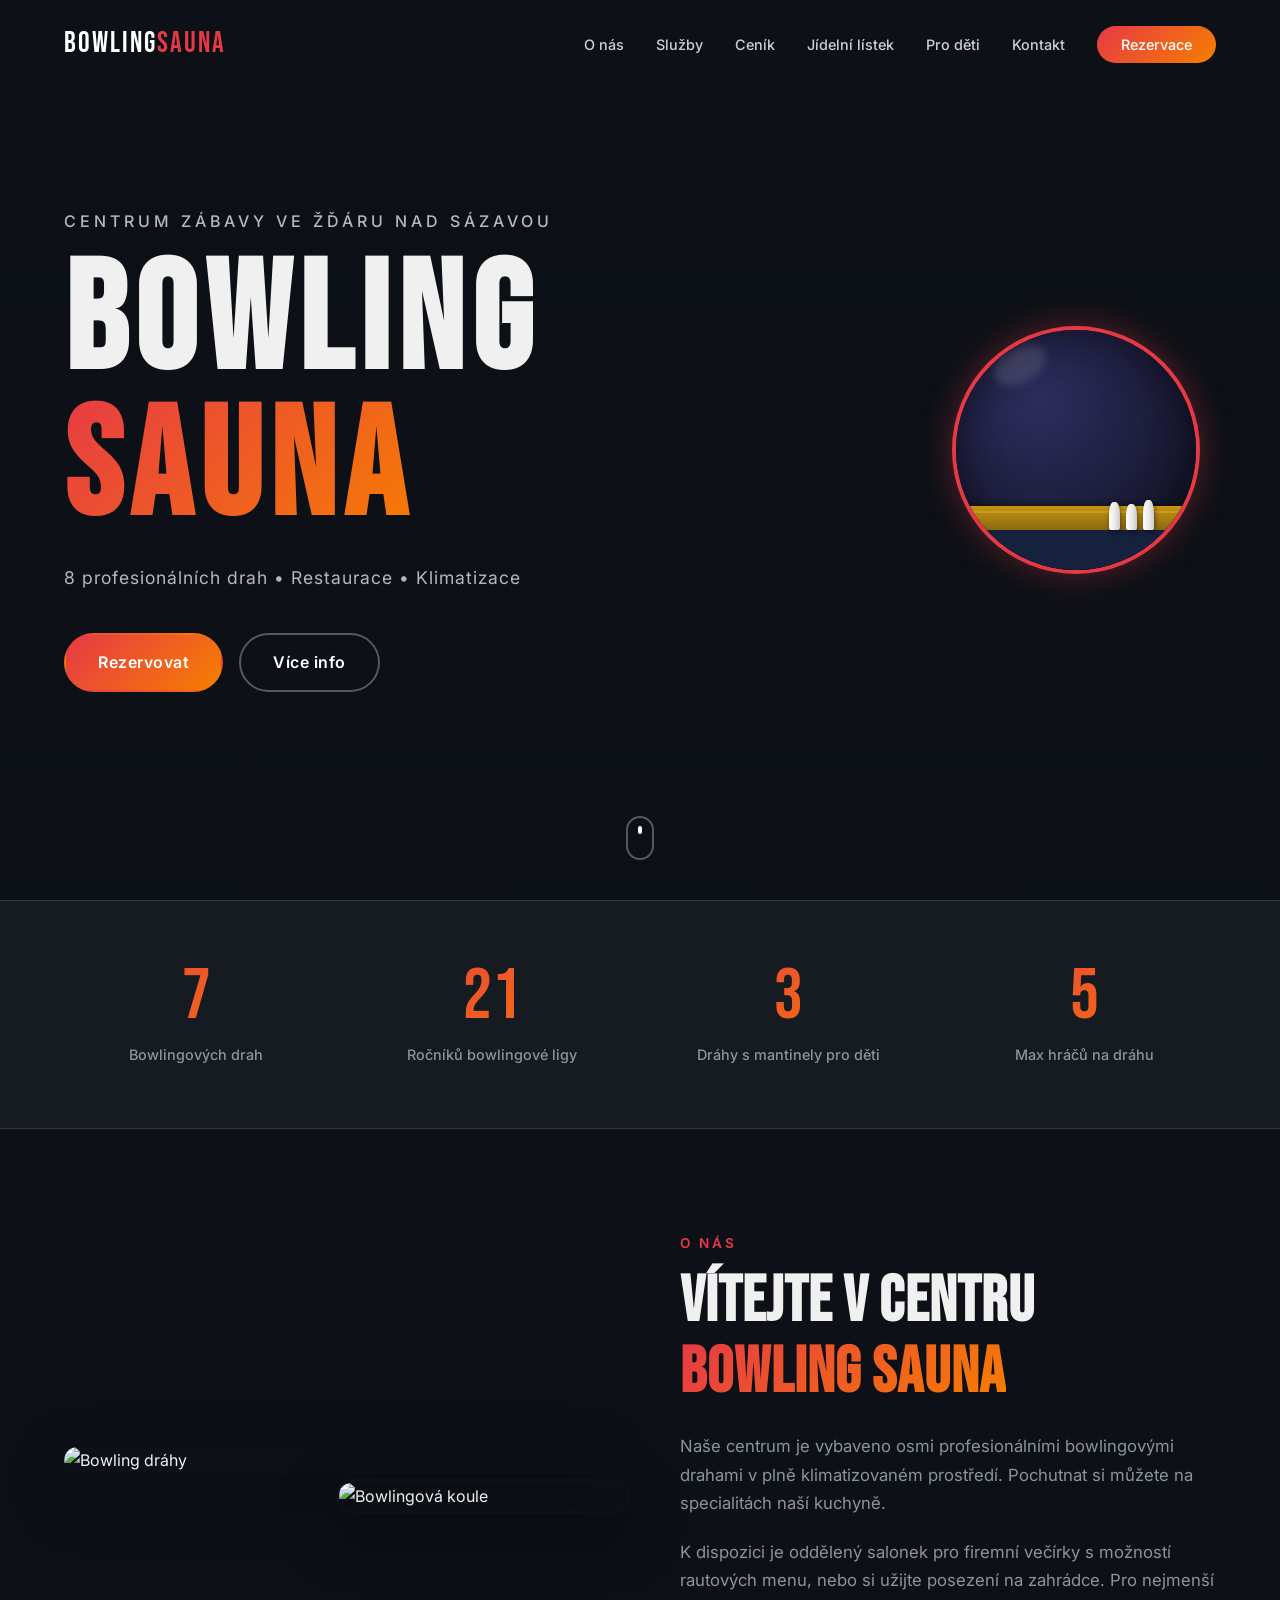
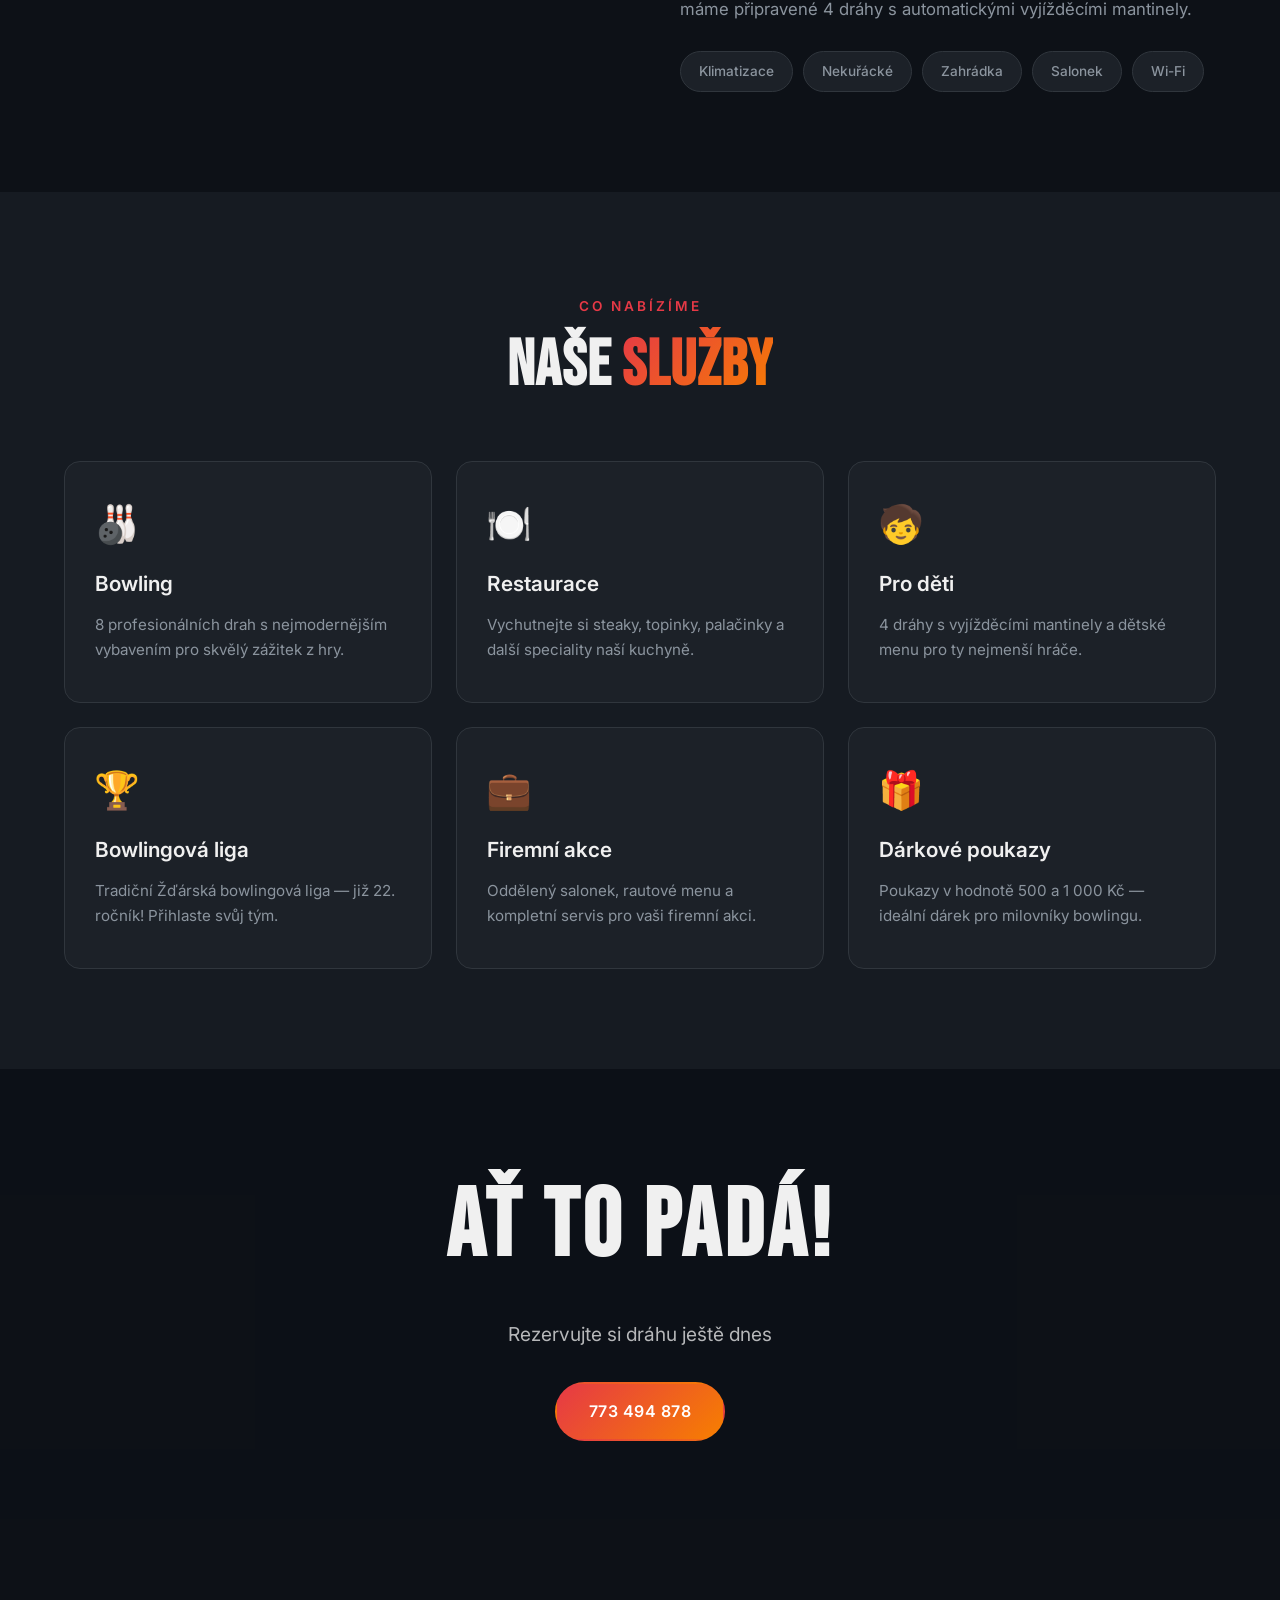
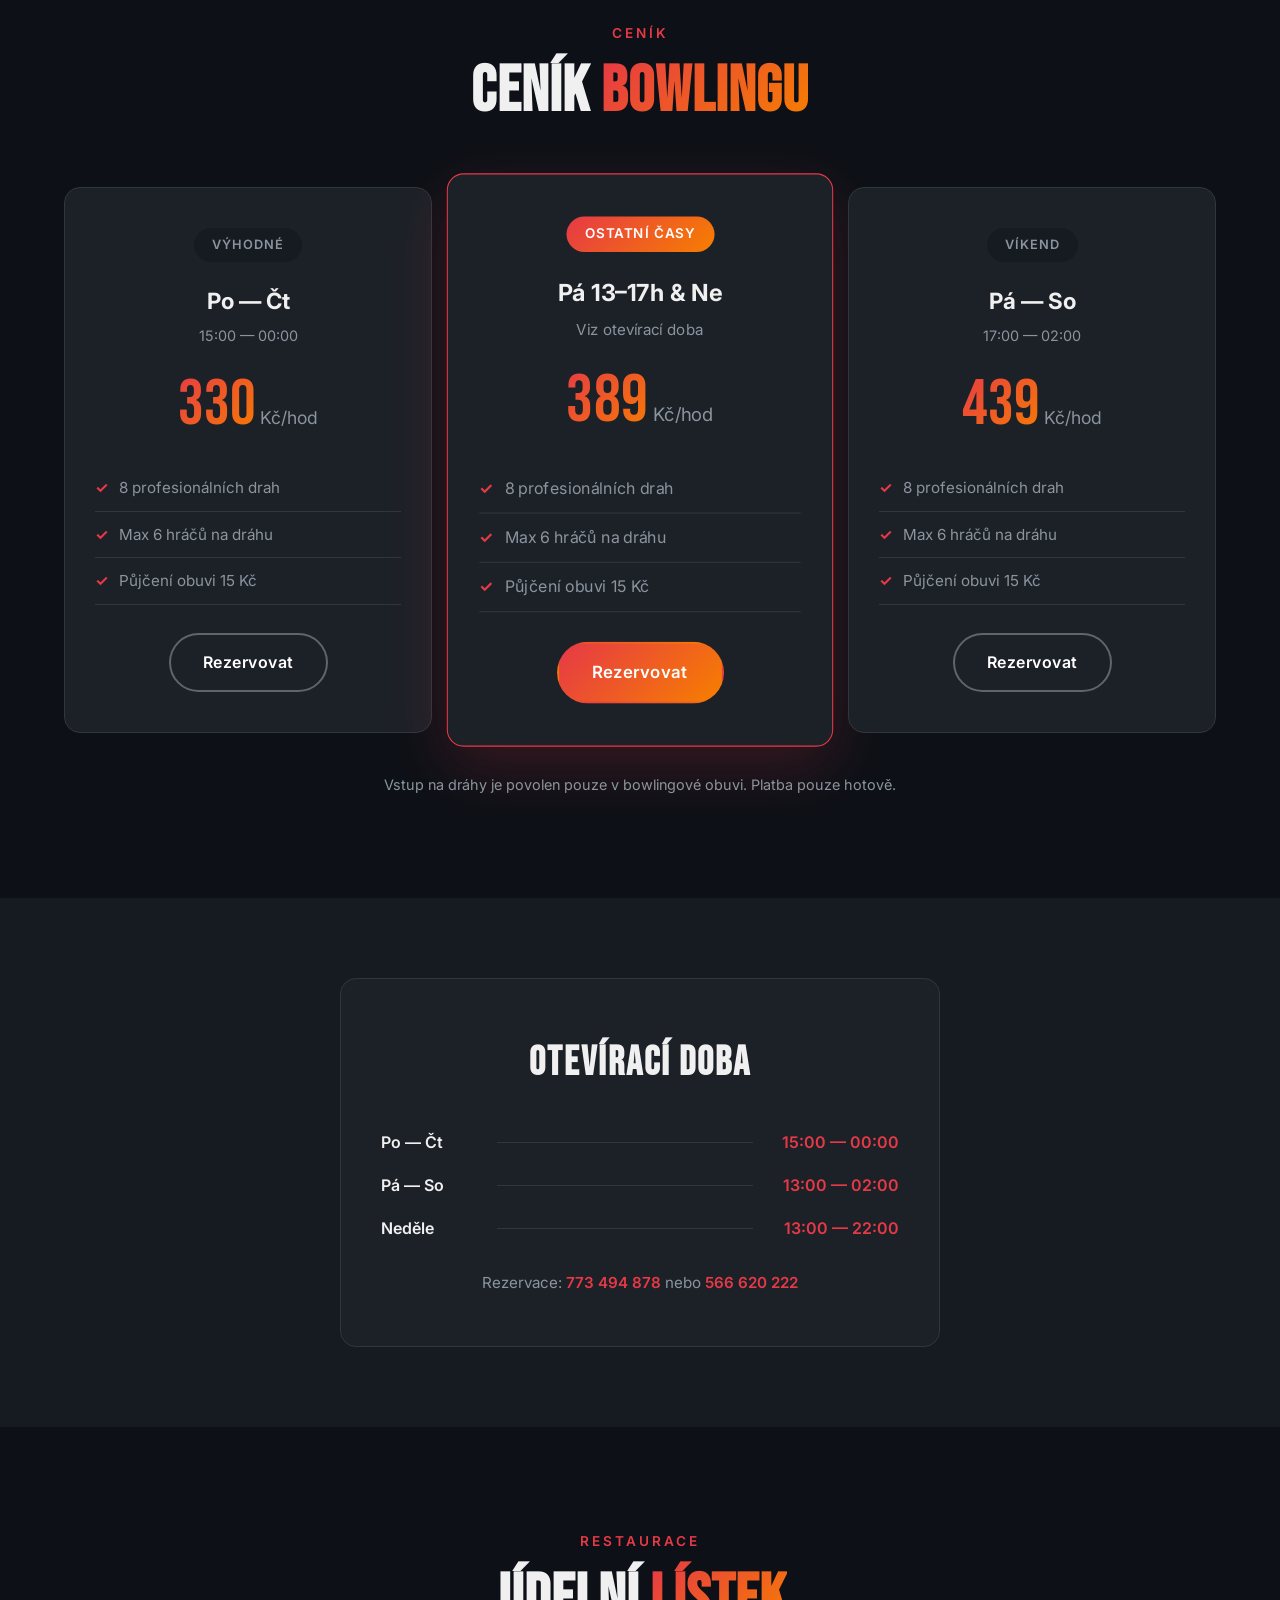
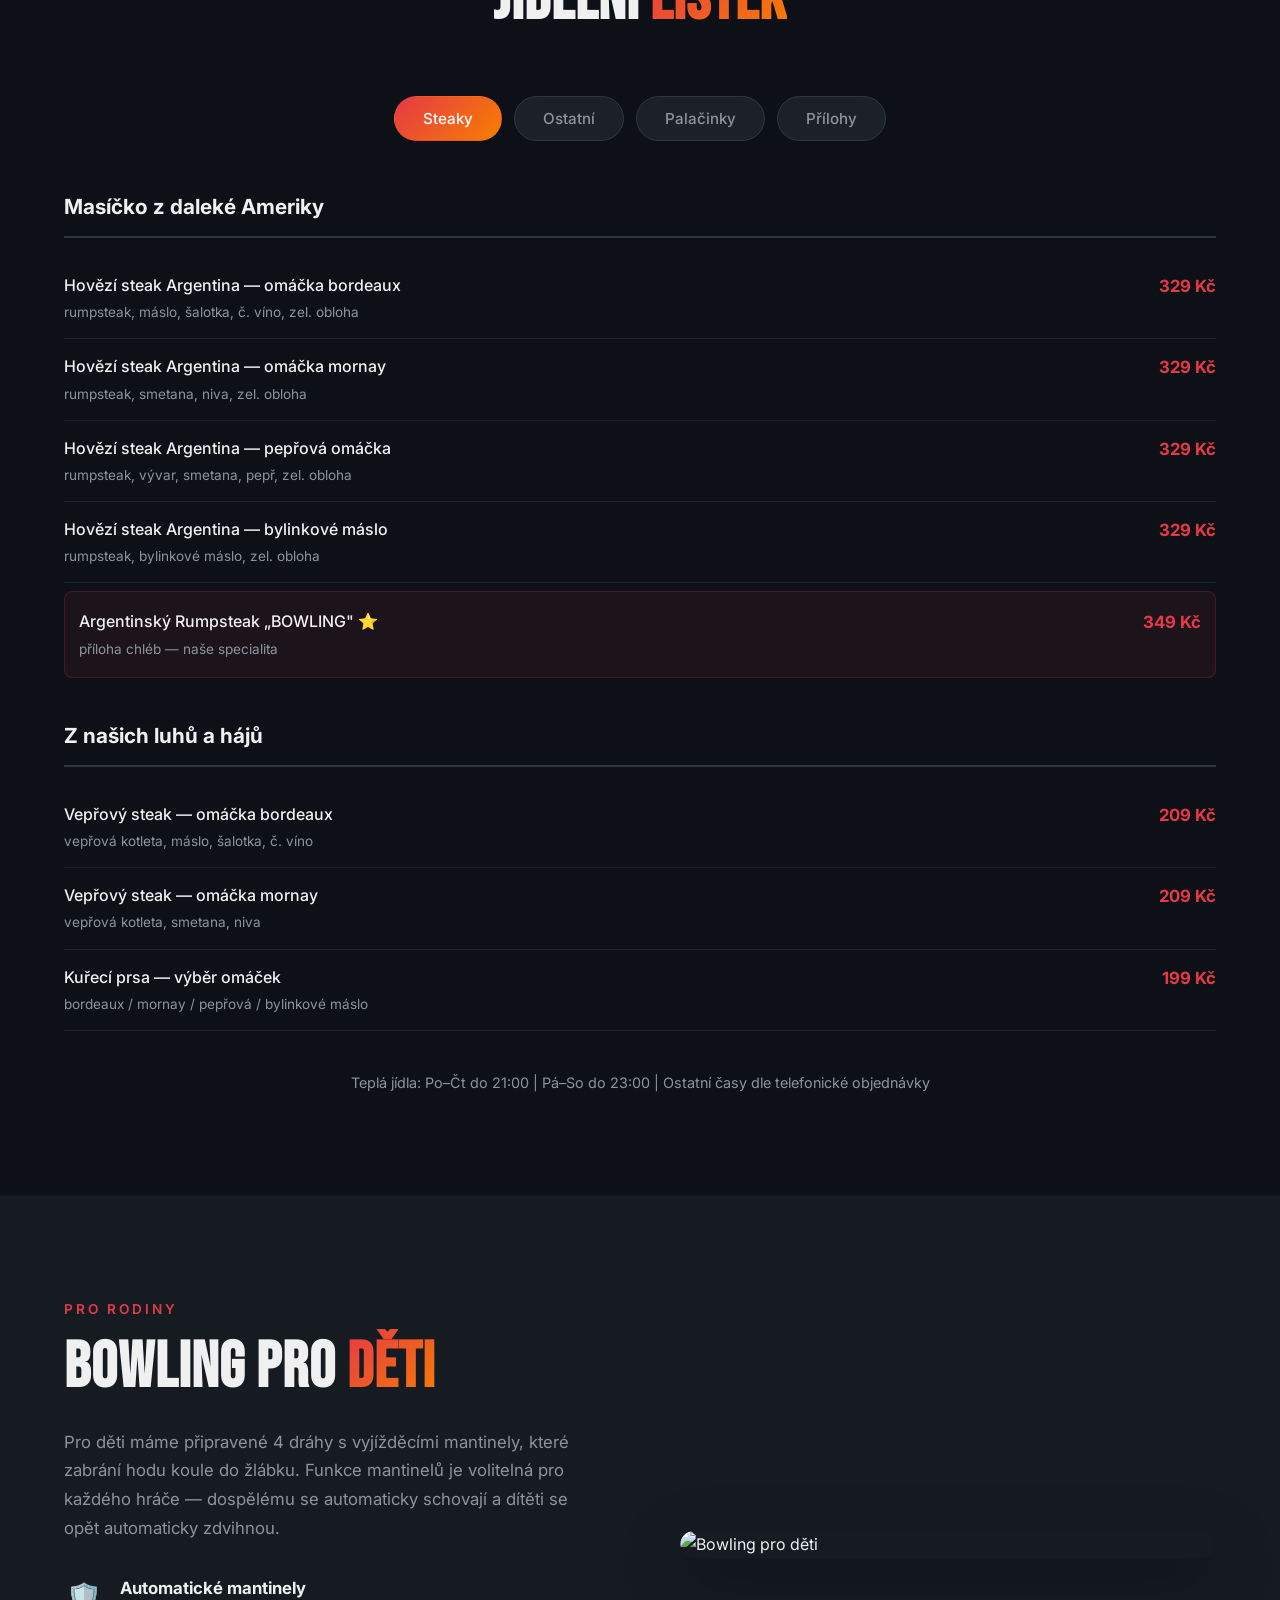
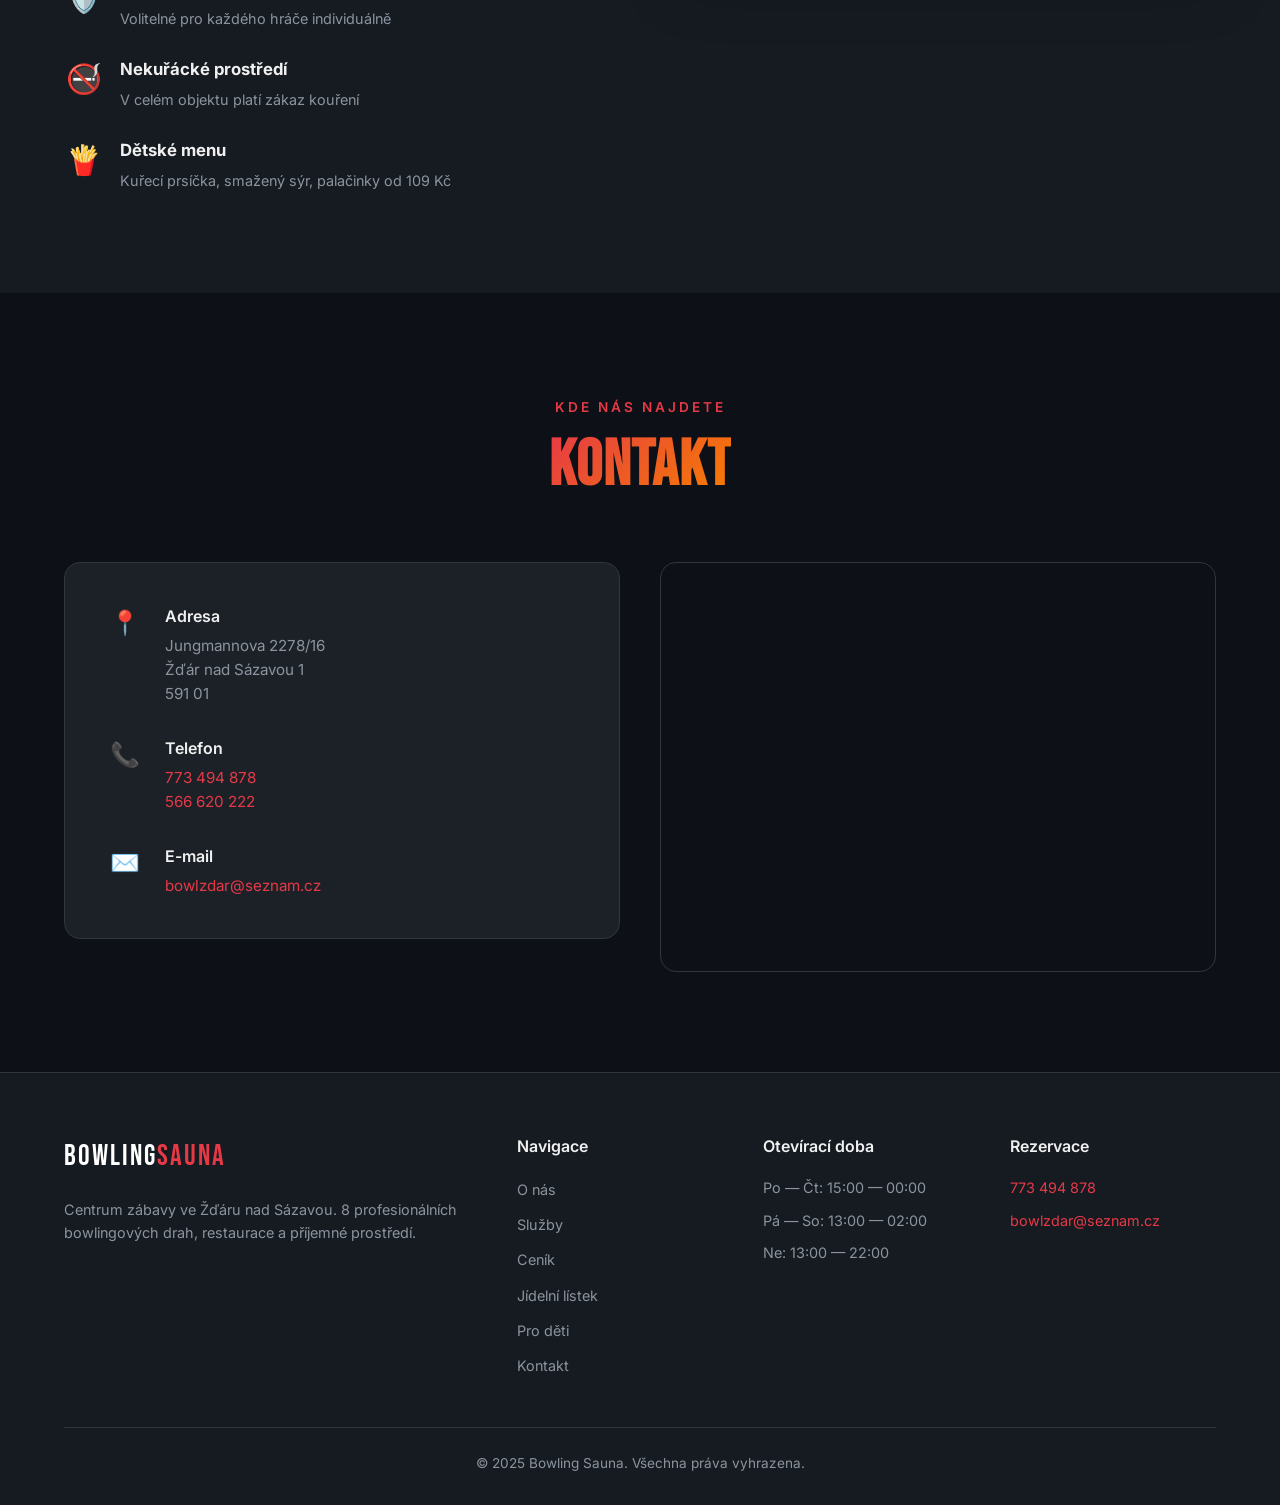
==== index.html @ 572cd4ac "Prvotní nahrání nového projektu" ====
<!DOCTYPE html>
<html lang="cs">
<head>
    <meta charset="UTF-8">
    <meta name="viewport" content="width=device-width, initial-scale=1.0">
    <title>Bowling Sauna – Žďár nad Sázavou</title>
    <link rel="preconnect" href="https://fonts.googleapis.com">
    <link rel="preconnect" href="https://fonts.gstatic.com" crossorigin>
    <link href="https://fonts.googleapis.com/css2?family=Bebas+Neue&family=Inter:wght@300;400;500;600;700&display=swap" rel="stylesheet">
    <link rel="stylesheet" href="style.css">
</head>
<body>

    <!-- NAVIGATION -->
    <nav class="navbar" id="navbar">
        <div class="nav-container">
            <a href="#hero" class="nav-logo">BOWLING<span>SAUNA</span></a>
            <button class="nav-toggle" id="navToggle" aria-label="Menu">
                <span></span><span></span><span></span>
            </button>
            <ul class="nav-links" id="navLinks">
                <li><a href="#about">O nás</a></li>
                <li><a href="#services">Služby</a></li>
                <li><a href="#pricing">Ceník</a></li>
                <li><a href="#menu">Jídelní lístek</a></li>
                <li><a href="#kids">Pro děti</a></li>
                <li><a href="#contact">Kontakt</a></li>
                <li><a href="tel:773494878" class="nav-cta">Rezervace</a></li>
            </ul>
        </div>
    </nav>

    <!-- HERO -->
    <section class="hero" id="hero">
        <div class="hero-parallax" id="heroParallax"></div>
        <div class="hero-overlay"></div>
        <div class="hero-content">
            <div class="hero-layout">
                <div class="hero-copy">
                    <p class="hero-subtitle reveal-text">Centrum zábavy ve Žďáru nad Sázavou</p>
                    <h1 class="hero-title reveal-text delay-1">BOWLING<br><span>SAUNA</span></h1>
                    <p class="hero-desc reveal-text delay-2">8 profesionálních drah &bull; Restaurace &bull; Klimatizace</p>
                    <div class="hero-actions reveal-text delay-3">
                        <a href="tel:773494878" class="btn btn-primary">Rezervovat</a>
                        <a href="#about" class="btn btn-outline">Více info</a>
                    </div>
                </div>
                <div class="hero-badge-wrap reveal-text delay-2" aria-hidden="true">
                    <div class="hero-badge">
                        <div class="hero-badge-lane"></div>
                        <div class="hero-badge-pins">
                            <div class="hero-badge-pin"></div>
                            <div class="hero-badge-pin"></div>
                            <div class="hero-badge-pin"></div>
                        </div>
                        <div class="hero-badge-ball">
                            <div class="hero-badge-hole hole-1"></div>
                            <div class="hero-badge-hole hole-2"></div>
                            <div class="hero-badge-hole hole-3"></div>
                        </div>
                        <div class="hero-badge-strike">STRIKE!</div>
                    </div>
                </div>
            </div>
        </div>
        <div class="hero-scroll">
            <div class="scroll-indicator"></div>
        </div>
    </section>

    <!-- STATS -->
    <section class="stats" id="stats">
        <div class="container">
            <div class="stats-grid">
                <div class="stat-item fade-up">
                    <span class="stat-number" data-target="8">0</span>
                    <span class="stat-label">Bowlingových drah</span>
                </div>
                <div class="stat-item fade-up" data-delay="100">
                    <span class="stat-number" data-target="22">0</span>
                    <span class="stat-label">Ročníků bowlingové ligy</span>
                </div>
                <div class="stat-item fade-up" data-delay="200">
                    <span class="stat-number" data-target="4">0</span>
                    <span class="stat-label">Dráhy s mantinely pro děti</span>
                </div>
                <div class="stat-item fade-up" data-delay="300">
                    <span class="stat-number" data-target="6">0</span>
                    <span class="stat-label">Max hráčů na dráhu</span>
                </div>
            </div>
        </div>
    </section>

    <!-- ABOUT -->
    <section class="about section" id="about">
        <div class="container">
            <div class="about-grid">
                <div class="about-images fade-up">
                    <div class="about-img-wrapper img-hover-zoom">
                        <img src="http://bowlingsauna.cz/wp-content/uploads/2021/05/bowl4.jpg" alt="Bowling dráhy" loading="lazy">
                    </div>
                    <div class="about-img-wrapper img-hover-zoom offset">
                        <img src="http://bowlingsauna.cz/wp-content/gallery/galerie/01.JPG" alt="Bowlingová koule" loading="lazy">
                    </div>
                </div>
                <div class="about-text">
                    <span class="section-tag fade-up">O nás</span>
                    <h2 class="section-title fade-up">Vítejte v centru<br><span class="highlight">Bowling Sauna</span></h2>
                    <p class="fade-up">Naše centrum je vybaveno osmi profesionálními bowlingovými drahami v plně klimatizovaném prostředí. Pochutnat si můžete na specialitách naší kuchyně.</p>
                    <p class="fade-up">K dispozici je oddělený salonek pro firemní večírky s možností rautových menu, nebo si užijte posezení na zahrádce. Pro nejmenší máme připravené 4 dráhy s automatickými vyjížděcími mantinely.</p>
                    <div class="about-features fade-up">
                        <div class="feature-tag">Klimatizace</div>
                        <div class="feature-tag">Nekuřácké</div>
                        <div class="feature-tag">Zahrádka</div>
                        <div class="feature-tag">Salonek</div>
                        <div class="feature-tag">Wi-Fi</div>
                    </div>
                </div>
            </div>
        </div>
    </section>

    <!-- SERVICES -->
    <section class="services section" id="services">
        <div class="container">
            <div class="section-header">
                <span class="section-tag fade-up">Co nabízíme</span>
                <h2 class="section-title fade-up">Naše <span class="highlight">služby</span></h2>
            </div>
            <div class="services-grid">
                <div class="service-card fade-up">
                    <div class="service-icon" aria-hidden="true">
                        🎳
                    </div>
                    <h3>Bowling</h3>
                    <p>8 profesionálních drah s nejmodernějším vybavením pro skvělý zážitek z hry.</p>
                </div>
                <div class="service-card fade-up" data-delay="100">
                    <div class="service-icon" aria-hidden="true">
                        🍽️
                    </div>
                    <h3>Restaurace</h3>
                    <p>Vychutnejte si steaky, topinky, palačinky a další speciality naší kuchyně.</p>
                </div>
                <div class="service-card fade-up" data-delay="200">
                    <div class="service-icon" aria-hidden="true">
                        🧒
                    </div>
                    <h3>Pro děti</h3>
                    <p>4 dráhy s vyjížděcími mantinely a dětské menu pro ty nejmenší hráče.</p>
                </div>
                <div class="service-card fade-up" data-delay="300">
                    <div class="service-icon" aria-hidden="true">
                        🏆
                    </div>
                    <h3>Bowlingová liga</h3>
                    <p>Tradiční Žďárská bowlingová liga — již 22. ročník! Přihlaste svůj tým.</p>
                </div>
                <div class="service-card fade-up" data-delay="400">
                    <div class="service-icon" aria-hidden="true">
                        💼
                    </div>
                    <h3>Firemní akce</h3>
                    <p>Oddělený salonek, rautové menu a kompletní servis pro vaši firemní akci.</p>
                </div>
                <div class="service-card fade-up" data-delay="500">
                    <div class="service-icon" aria-hidden="true">
                        🎁
                    </div>
                    <h3>Dárkové poukazy</h3>
                    <p>Poukazy v hodnotě 500 a 1 000 Kč — ideální dárek pro milovníky bowlingu.</p>
                </div>
            </div>
        </div>
    </section>

    <!-- PARALLAX DIVIDER -->
    <section class="parallax-divider" id="parallaxDivider">
        <div class="parallax-bg"></div>
        <div class="parallax-overlay"></div>
        <div class="parallax-content fade-up">
            <h2>Ať to padá!</h2>
            <p>Rezervujte si dráhu ještě dnes</p>
            <a href="tel:773494878" class="btn btn-primary">773 494 878</a>
        </div>
    </section>

    <!-- PRICING -->
    <section class="pricing section" id="pricing">
        <div class="container">
            <div class="section-header">
                <span class="section-tag fade-up">Ceník</span>
                <h2 class="section-title fade-up">Ceník <span class="highlight">bowlingu</span></h2>
            </div>
            <div class="pricing-grid">
                <div class="price-card fade-up">
                    <div class="price-badge">Výhodné</div>
                    <h3>Po — Čt</h3>
                    <p class="price-time">15:00 — 00:00</p>
                    <div class="price-amount"><span class="price-value" data-target="330">0</span> <span class="price-currency">Kč/hod</span></div>
                    <ul class="price-features">
                        <li>8 profesionálních drah</li>
                        <li>Max 6 hráčů na dráhu</li>
                        <li>Půjčení obuvi 15 Kč</li>
                    </ul>
                    <a href="tel:773494878" class="btn btn-outline">Rezervovat</a>
                </div>
                <div class="price-card featured fade-up" data-delay="100">
                    <div class="price-badge">Ostatní časy</div>
                    <h3>Pá 13–17h &amp; Ne</h3>
                    <p class="price-time">Viz otevírací doba</p>
                    <div class="price-amount"><span class="price-value" data-target="390">0</span> <span class="price-currency">Kč/hod</span></div>
                    <ul class="price-features">
                        <li>8 profesionálních drah</li>
                        <li>Max 6 hráčů na dráhu</li>
                        <li>Půjčení obuvi 15 Kč</li>
                    </ul>
                    <a href="tel:773494878" class="btn btn-primary">Rezervovat</a>
                </div>
                <div class="price-card fade-up" data-delay="200">
                    <div class="price-badge">Víkend</div>
                    <h3>Pá — So</h3>
                    <p class="price-time">17:00 — 02:00</p>
                    <div class="price-amount"><span class="price-value" data-target="450">0</span> <span class="price-currency">Kč/hod</span></div>
                    <ul class="price-features">
                        <li>8 profesionálních drah</li>
                        <li>Max 6 hráčů na dráhu</li>
                        <li>Půjčení obuvi 15 Kč</li>
                    </ul>
                    <a href="tel:773494878" class="btn btn-outline">Rezervovat</a>
                </div>
            </div>
            <p class="pricing-note fade-up">Vstup na dráhy je povolen pouze v bowlingové obuvi. Platba pouze hotově.</p>
        </div>
    </section>

    <!-- OPENING HOURS -->
    <section class="hours section" id="hours">
        <div class="container">
            <div class="hours-card fade-up">
                <h2>Otevírací doba</h2>
                <div class="hours-grid">
                    <div class="hours-item">
                        <span class="hours-day">Po — Čt</span>
                        <span class="hours-line"></span>
                        <span class="hours-time">15:00 — 00:00</span>
                    </div>
                    <div class="hours-item">
                        <span class="hours-day">Pá — So</span>
                        <span class="hours-line"></span>
                        <span class="hours-time">13:00 — 02:00</span>
                    </div>
                    <div class="hours-item">
                        <span class="hours-day">Neděle</span>
                        <span class="hours-line"></span>
                        <span class="hours-time">13:00 — 22:00</span>
                    </div>
                </div>
                <p class="hours-note">Rezervace: <a href="tel:773494878">773 494 878</a> nebo <a href="tel:566620222">566 620 222</a></p>
            </div>
        </div>
    </section>

    <!-- MENU -->
    <section class="menu section" id="menu">
        <div class="container">
            <div class="section-header">
                <span class="section-tag fade-up">Restaurace</span>
                <h2 class="section-title fade-up">Jídelní <span class="highlight">lístek</span></h2>
            </div>
            <div class="menu-tabs fade-up">
                <button class="menu-tab active" data-tab="steaky">Steaky</button>
                <button class="menu-tab" data-tab="ostatni">Ostatní</button>
                <button class="menu-tab" data-tab="palacinky">Palačinky</button>
                <button class="menu-tab" data-tab="prilohy">Přílohy</button>
            </div>
            <div class="menu-content">
                <div class="menu-panel active" id="tab-steaky">
                    <div class="menu-category fade-up">
                        <h3>Masíčko z daleké Ameriky</h3>
                        <div class="menu-item">
                            <div class="menu-item-info">
                                <span class="menu-item-name">Hovězí steak Argentina — omáčka bordeaux</span>
                                <span class="menu-item-desc">rumpsteak, máslo, šalotka, č. víno, zel. obloha</span>
                            </div>
                            <span class="menu-item-price">329 Kč</span>
                        </div>
                        <div class="menu-item">
                            <div class="menu-item-info">
                                <span class="menu-item-name">Hovězí steak Argentina — omáčka mornay</span>
                                <span class="menu-item-desc">rumpsteak, smetana, niva, zel. obloha</span>
                            </div>
                            <span class="menu-item-price">329 Kč</span>
                        </div>
                        <div class="menu-item">
                            <div class="menu-item-info">
                                <span class="menu-item-name">Hovězí steak Argentina — pepřová omáčka</span>
                                <span class="menu-item-desc">rumpsteak, vývar, smetana, pepř, zel. obloha</span>
                            </div>
                            <span class="menu-item-price">329 Kč</span>
                        </div>
                        <div class="menu-item">
                            <div class="menu-item-info">
                                <span class="menu-item-name">Hovězí steak Argentina — bylinkové máslo</span>
                                <span class="menu-item-desc">rumpsteak, bylinkové máslo, zel. obloha</span>
                            </div>
                            <span class="menu-item-price">329 Kč</span>
                        </div>
                        <div class="menu-item featured-dish">
                            <div class="menu-item-info">
                                <span class="menu-item-name">Argentinský Rumpsteak „BOWLING" ⭐</span>
                                <span class="menu-item-desc">příloha chléb — naše specialita</span>
                            </div>
                            <span class="menu-item-price">349 Kč</span>
                        </div>
                    </div>
                    <div class="menu-category fade-up">
                        <h3>Z našich luhů a hájů</h3>
                        <div class="menu-item">
                            <div class="menu-item-info">
                                <span class="menu-item-name">Vepřový steak — omáčka bordeaux</span>
                                <span class="menu-item-desc">vepřová kotleta, máslo, šalotka, č. víno</span>
                            </div>
                            <span class="menu-item-price">209 Kč</span>
                        </div>
                        <div class="menu-item">
                            <div class="menu-item-info">
                                <span class="menu-item-name">Vepřový steak — omáčka mornay</span>
                                <span class="menu-item-desc">vepřová kotleta, smetana, niva</span>
                            </div>
                            <span class="menu-item-price">209 Kč</span>
                        </div>
                        <div class="menu-item">
                            <div class="menu-item-info">
                                <span class="menu-item-name">Kuřecí prsa — výběr omáček</span>
                                <span class="menu-item-desc">bordeaux / mornay / pepřová / bylinkové máslo</span>
                            </div>
                            <span class="menu-item-price">199 Kč</span>
                        </div>
                    </div>
                </div>
                <div class="menu-panel" id="tab-ostatni">
                    <div class="menu-category fade-up">
                        <h3>Různé dobrůtky</h3>
                        <div class="menu-item">
                            <div class="menu-item-info">
                                <span class="menu-item-name">Topinka s masovou směsí a sýrem</span>
                            </div>
                            <span class="menu-item-price">135 Kč</span>
                        </div>
                        <div class="menu-item">
                            <div class="menu-item-info">
                                <span class="menu-item-name">Topinka se sýrem</span>
                            </div>
                            <span class="menu-item-price">59 Kč</span>
                        </div>
                        <div class="menu-item">
                            <div class="menu-item-info">
                                <span class="menu-item-name">Žďárská grilovaná klobáska</span>
                                <span class="menu-item-desc">s hořčicí, křenem a zel. oblohou</span>
                            </div>
                            <span class="menu-item-price">125 Kč</span>
                        </div>
                        <div class="menu-item">
                            <div class="menu-item-info">
                                <span class="menu-item-name">Smažený sýr</span>
                            </div>
                            <span class="menu-item-price">119 Kč</span>
                        </div>
                        <div class="menu-item">
                            <div class="menu-item-info">
                                <span class="menu-item-name">Grilovaný hermelín se zeleným pestem</span>
                                <span class="menu-item-desc">doporučujeme s křupavou bagetou</span>
                            </div>
                            <span class="menu-item-price">119 Kč</span>
                        </div>
                        <div class="menu-item">
                            <div class="menu-item-info">
                                <span class="menu-item-name">Zeleninový salát „BOWLING"</span>
                                <span class="menu-item-desc">paprika, rajčata, okurka, sýr</span>
                            </div>
                            <span class="menu-item-price">85 Kč</span>
                        </div>
                    </div>
                </div>
                <div class="menu-panel" id="tab-palacinky">
                    <div class="menu-category fade-up">
                        <h3>Domácí palačinky</h3>
                        <div class="menu-item">
                            <div class="menu-item-info">
                                <span class="menu-item-name">Palačinka s marmeládou (2 ks)</span>
                            </div>
                            <span class="menu-item-price">109 Kč</span>
                        </div>
                        <div class="menu-item">
                            <div class="menu-item-info">
                                <span class="menu-item-name">Palačinka s marmeládou a šlehačkou (2 ks)</span>
                            </div>
                            <span class="menu-item-price">119 Kč</span>
                        </div>
                        <div class="menu-item">
                            <div class="menu-item-info">
                                <span class="menu-item-name">Palačinka s čokoládou a ořechy (2 ks)</span>
                            </div>
                            <span class="menu-item-price">119 Kč</span>
                        </div>
                        <div class="menu-item">
                            <div class="menu-item-info">
                                <span class="menu-item-name">Palačinka se skořicí, čokoládou, ořechy a šlehačkou (2 ks)</span>
                            </div>
                            <span class="menu-item-price">129 Kč</span>
                        </div>
                        <div class="menu-item">
                            <div class="menu-item-info">
                                <span class="menu-item-name">Vanilkový zmrzlinový pohár</span>
                            </div>
                            <span class="menu-item-price">35 Kč</span>
                        </div>
                    </div>
                </div>
                <div class="menu-panel" id="tab-prilohy">
                    <div class="menu-category fade-up">
                        <h3>Přílohy</h3>
                        <div class="menu-item">
                            <div class="menu-item-info">
                                <span class="menu-item-name">Pečivo (2 ks)</span>
                            </div>
                            <span class="menu-item-price">15 Kč</span>
                        </div>
                        <div class="menu-item">
                            <div class="menu-item-info">
                                <span class="menu-item-name">Zapečená křupavá bageta</span>
                            </div>
                            <span class="menu-item-price">30 Kč</span>
                        </div>
                        <div class="menu-item">
                            <div class="menu-item-info">
                                <span class="menu-item-name">Hranolky (200 g)</span>
                            </div>
                            <span class="menu-item-price">52 Kč</span>
                        </div>
                        <div class="menu-item">
                            <div class="menu-item-info">
                                <span class="menu-item-name">Americké brambory (200 g)</span>
                            </div>
                            <span class="menu-item-price">52 Kč</span>
                        </div>
                        <div class="menu-item">
                            <div class="menu-item-info">
                                <span class="menu-item-name">Americké brambory s nivou (200 g)</span>
                            </div>
                            <span class="menu-item-price">95 Kč</span>
                        </div>
                    </div>
                </div>
            </div>
            <p class="menu-note fade-up">Teplá jídla: Po–Čt do 21:00 | Pá–So do 23:00 | Ostatní časy dle telefonické objednávky</p>
        </div>
    </section>

    <!-- KIDS -->
    <section class="kids section" id="kids">
        <div class="container">
            <div class="kids-grid">
                <div class="kids-text">
                    <span class="section-tag fade-up">Pro rodiny</span>
                    <h2 class="section-title fade-up">Bowling pro <span class="highlight">děti</span></h2>
                    <p class="fade-up">Pro děti máme připravené 4 dráhy s vyjížděcími mantinely, které zabrání hodu koule do žlábku. Funkce mantinelů je volitelná pro každého hráče — dospělému se automaticky schovají a dítěti se opět automaticky zdvihnou.</p>
                    <div class="kids-features fade-up">
                        <div class="kids-feature">
                            <span class="kids-feature-icon">🛡️</span>
                            <div>
                                <h4>Automatické mantinely</h4>
                                <p>Volitelné pro každého hráče individuálně</p>
                            </div>
                        </div>
                        <div class="kids-feature">
                            <span class="kids-feature-icon">🚭</span>
                            <div>
                                <h4>Nekuřácké prostředí</h4>
                                <p>V celém objektu platí zákaz kouření</p>
                            </div>
                        </div>
                        <div class="kids-feature">
                            <span class="kids-feature-icon">🍟</span>
                            <div>
                                <h4>Dětské menu</h4>
                                <p>Kuřecí prsíčka, smažený sýr, palačinky od 109 Kč</p>
                            </div>
                        </div>
                    </div>
                </div>
                <div class="kids-image fade-up">
                    <div class="img-hover-zoom">
                        <img src="http://bowlingsauna.cz/wp-content/gallery/galerie/02.JPG" alt="Bowling pro děti" loading="lazy">
                    </div>
                </div>
            </div>
        </div>
    </section>

    <!-- CONTACT -->
    <section class="contact section" id="contact">
        <div class="container">
            <div class="section-header">
                <span class="section-tag fade-up">Kde nás najdete</span>
                <h2 class="section-title fade-up"><span class="highlight">Kontakt</span></h2>
            </div>
            <div class="contact-grid">
                <div class="contact-info fade-up">
                    <div class="contact-card">
                        <div class="contact-item">
                            <div class="contact-icon">📍</div>
                            <div>
                                <h4>Adresa</h4>
                                <p>Jungmannova 2278/16<br>Žďár nad Sázavou 1<br>591 01</p>
                            </div>
                        </div>
                        <div class="contact-item">
                            <div class="contact-icon">📞</div>
                            <div>
                                <h4>Telefon</h4>
                                <p><a href="tel:773494878">773 494 878</a><br><a href="tel:566620222">566 620 222</a></p>
                            </div>
                        </div>
                        <div class="contact-item">
                            <div class="contact-icon">✉️</div>
                            <div>
                                <h4>E-mail</h4>
                                <p><a href="mailto:bowlzdar@seznam.cz">bowlzdar@seznam.cz</a></p>
                            </div>
                        </div>
                    </div>
                </div>
                <div class="contact-map fade-up" data-delay="100">
                    <iframe src="https://frame.mapy.cz/s/guzolevaso" width="100%" height="400" frameborder="0" loading="lazy" title="Mapa"></iframe>
                </div>
            </div>
        </div>
    </section>

    <!-- FOOTER -->
    <footer class="footer">
        <div class="container">
            <div class="footer-grid">
                <div class="footer-brand">
                    <a href="#hero" class="nav-logo">BOWLING<span>SAUNA</span></a>
                    <p>Centrum zábavy ve Žďáru nad Sázavou. 8 profesionálních bowlingových drah, restaurace a příjemné prostředí.</p>
                </div>
                <div class="footer-links">
                    <h4>Navigace</h4>
                    <ul>
                        <li><a href="#about">O nás</a></li>
                        <li><a href="#services">Služby</a></li>
                        <li><a href="#pricing">Ceník</a></li>
                        <li><a href="#menu">Jídelní lístek</a></li>
                        <li><a href="#kids">Pro děti</a></li>
                        <li><a href="#contact">Kontakt</a></li>
                    </ul>
                </div>
                <div class="footer-hours">
                    <h4>Otevírací doba</h4>
                    <ul>
                        <li>Po — Čt: 15:00 — 00:00</li>
                        <li>Pá — So: 13:00 — 02:00</li>
                        <li>Ne: 13:00 — 22:00</li>
                    </ul>
                </div>
                <div class="footer-contact">
                    <h4>Rezervace</h4>
                    <p><a href="tel:773494878">773 494 878</a></p>
                    <p><a href="mailto:bowlzdar@seznam.cz">bowlzdar@seznam.cz</a></p>
                </div>
            </div>
            <div class="footer-bottom">
                <p>&copy; 2025 Bowling Sauna. Všechna práva vyhrazena.</p>
            </div>
        </div>
    </footer>

    <script src="script.js"></script>
</body>
</html>
---- style.css ----
/* ========================================
   BOWLING SAUNA — Modern Single Page
   ======================================== */

:root {
    --primary: #e63946;
    --primary-dark: #c1121f;
    --accent: #f77f00;
    --dark: #0d1117;
    --dark-light: #161b22;
    --dark-card: #1c2128;
    --text: #f0f0f0;
    --text-muted: #8b949e;
    --border: #30363d;
    --gradient: linear-gradient(135deg, var(--primary), var(--accent));
    --radius: 16px;
    --radius-sm: 8px;
    --transition: 0.4s cubic-bezier(0.25, 0.46, 0.45, 0.94);
}

*, *::before, *::after {
    margin: 0;
    padding: 0;
    box-sizing: border-box;
}

html {
    scroll-behavior: smooth;
    font-size: 16px;
}

body {
    font-family: 'Inter', sans-serif;
    background: var(--dark);
    color: var(--text);
    line-height: 1.7;
    overflow-x: hidden;
}

a {
    color: inherit;
    text-decoration: none;
}

img {
    display: block;
    max-width: 100%;
    height: auto;
}

.container {
    max-width: 1200px;
    margin: 0 auto;
    padding: 0 24px;
}

.section {
    padding: 100px 0;
}

/* ========================================
   TYPOGRAPHY
   ======================================== */

.section-tag {
    display: inline-block;
    font-size: 0.85rem;
    font-weight: 600;
    text-transform: uppercase;
    letter-spacing: 3px;
    color: var(--primary);
    margin-bottom: 12px;
}

.section-title {
    font-family: 'Bebas Neue', sans-serif;
    font-size: clamp(2.5rem, 5vw, 4rem);
    line-height: 1.1;
    margin-bottom: 24px;
    letter-spacing: 1px;
}

.section-header {
    text-align: center;
    margin-bottom: 60px;
}

.highlight {
    background: var(--gradient);
    -webkit-background-clip: text;
    -webkit-text-fill-color: transparent;
    background-clip: text;
}

/* ========================================
   ANIMATIONS
   ======================================== */

.fade-up {
    opacity: 0;
    transform: translateY(40px);
    transition: opacity 0.8s var(--transition), transform 0.8s var(--transition);
}

.fade-up.visible {
    opacity: 1;
    transform: translateY(0);
}

.reveal-text {
    opacity: 0;
    transform: translateY(30px);
    animation: revealText 1s ease forwards;
}

.delay-1 { animation-delay: 0.3s; }
.delay-2 { animation-delay: 0.6s; }
.delay-3 { animation-delay: 0.9s; }

@keyframes revealText {
    to {
        opacity: 1;
        transform: translateY(0);
    }
}

.img-hover-zoom {
    overflow: hidden;
    border-radius: var(--radius);
}

.img-hover-zoom img {
    transition: transform 0.6s ease;
    width: 100%;
    height: 100%;
    object-fit: cover;
}

.img-hover-zoom:hover img {
    transform: scale(1.08);
}

/* ========================================
   BUTTONS
   ======================================== */

.btn {
    display: inline-flex;
    align-items: center;
    justify-content: center;
    padding: 14px 32px;
    font-size: 1rem;
    font-weight: 600;
    border-radius: 50px;
    cursor: pointer;
    transition: all 0.3s ease;
    border: 2px solid transparent;
    letter-spacing: 0.5px;
}

.btn-primary {
    background: var(--gradient);
    color: #fff;
    border-color: transparent;
}

.btn-primary:hover {
    transform: translateY(-2px);
    box-shadow: 0 10px 40px rgba(230, 57, 70, 0.4);
}

.btn-outline {
    background: transparent;
    color: #fff;
    border-color: rgba(255, 255, 255, 0.3);
}

.btn-outline:hover {
    border-color: #fff;
    background: rgba(255, 255, 255, 0.1);
    transform: translateY(-2px);
}

/* ========================================
   NAVBAR
   ======================================== */

.navbar {
    position: fixed;
    top: 0;
    left: 0;
    width: 100%;
    z-index: 1000;
    padding: 20px 0;
    transition: all 0.4s ease;
}

.navbar.scrolled {
    background: rgba(13, 17, 23, 0.95);
    backdrop-filter: blur(20px);
    padding: 12px 0;
    box-shadow: 0 4px 30px rgba(0, 0, 0, 0.3);
}

.nav-container {
    max-width: 1200px;
    margin: 0 auto;
    padding: 0 24px;
    display: flex;
    align-items: center;
    justify-content: space-between;
}

.nav-logo {
    font-family: 'Bebas Neue', sans-serif;
    font-size: 1.8rem;
    letter-spacing: 2px;
    color: #fff;
}

.nav-logo span {
    color: var(--primary);
}

.nav-links {
    display: flex;
    align-items: center;
    list-style: none;
    gap: 32px;
}

.nav-links a {
    font-size: 0.9rem;
    font-weight: 500;
    color: rgba(255, 255, 255, 0.8);
    transition: color 0.3s;
    position: relative;
}

.nav-links a::after {
    content: '';
    position: absolute;
    bottom: -4px;
    left: 0;
    width: 0;
    height: 2px;
    background: var(--gradient);
    transition: width 0.3s ease;
}

.nav-links a:hover {
    color: #fff;
}

.nav-links a:hover::after {
    width: 100%;
}

.nav-cta {
    background: var(--gradient);
    padding: 10px 24px !important;
    border-radius: 50px;
    color: #fff !important;
}

.nav-cta::after {
    display: none !important;
}

.nav-cta:hover {
    box-shadow: 0 4px 20px rgba(230, 57, 70, 0.4);
}

.nav-toggle {
    display: none;
    flex-direction: column;
    gap: 5px;
    background: none;
    border: none;
    cursor: pointer;
    padding: 4px;
}

.nav-toggle span {
    display: block;
    width: 28px;
    height: 2px;
    background: #fff;
    border-radius: 2px;
    transition: all 0.3s;
}

.nav-toggle.active span:nth-child(1) {
    transform: rotate(45deg) translate(5px, 5px);
}

.nav-toggle.active span:nth-child(2) {
    opacity: 0;
}

.nav-toggle.active span:nth-child(3) {
    transform: rotate(-45deg) translate(5px, -5px);
}

/* ========================================
   HERO
   ======================================== */

.hero {
    position: relative;
    min-height: 100vh;
    display: flex;
    align-items: center;
    justify-content: center;
    overflow: hidden;
}

.hero-parallax {
    position: absolute;
    inset: -20%;
    background: url('http://bowlingsauna.cz/wp-content/uploads/2021/05/bowl4.jpg') center/cover no-repeat;
    will-change: transform;
}

.hero-overlay {
    position: absolute;
    inset: 0;
    background: linear-gradient(
        180deg,
        rgba(13, 17, 23, 0.6) 0%,
        rgba(13, 17, 23, 0.4) 50%,
        rgba(13, 17, 23, 0.95) 100%
    );
}

.hero-content {
    position: relative;
    z-index: 2;
    width: min(1200px, 100%);
    padding: 0 24px;
}

.hero-layout {
    display: grid;
    grid-template-columns: minmax(0, 1fr) 280px;
    gap: clamp(24px, 5vw, 72px);
    align-items: center;
}

.hero-copy {
    text-align: left;
}

.hero-subtitle {
    font-size: 1rem;
    font-weight: 500;
    letter-spacing: 4px;
    text-transform: uppercase;
    color: rgba(255, 255, 255, 0.7);
    margin-bottom: 16px;
}

.hero-title {
    font-family: 'Bebas Neue', sans-serif;
    font-size: clamp(4rem, 12vw, 10rem);
    line-height: 0.95;
    letter-spacing: 8px;
    margin-bottom: 20px;
}

.hero-title span {
    background: var(--gradient);
    -webkit-background-clip: text;
    -webkit-text-fill-color: transparent;
    background-clip: text;
}

.hero-desc {
    font-size: 1.1rem;
    color: rgba(255, 255, 255, 0.7);
    margin-bottom: 40px;
    letter-spacing: 1px;
}

.hero-actions {
    display: flex;
    gap: 16px;
    justify-content: flex-start;
    flex-wrap: wrap;
}

.hero-badge-wrap {
    display: flex;
    justify-content: center;
}

.hero-badge {
    width: 240px;
    height: 240px;
    border-radius: 50%;
    background: radial-gradient(circle at 35% 30%, #2d2d5e, #0d0d1a);
    box-shadow:
        0 0 0 4px var(--primary),
        0 0 36px rgba(230, 57, 70, 0.45),
        inset 0 0 42px rgba(0, 0, 0, 0.48);
    position: relative;
    overflow: hidden;
}

.hero-badge::before {
    content: '';
    position: absolute;
    top: 18px;
    left: 36px;
    width: 56px;
    height: 34px;
    background: rgba(255, 255, 255, 0.12);
    border-radius: 50%;
    transform: rotate(-30deg);
    filter: blur(4px);
    z-index: 20;
}

.hero-badge::after {
    content: '';
    position: absolute;
    bottom: 0;
    left: 0;
    right: 0;
    height: 40px;
    background: #16213e;
}

.hero-badge-lane {
    position: absolute;
    bottom: 40px;
    left: 0;
    right: 0;
    height: 24px;
    background: linear-gradient(to bottom, #c8950a, #8b6914);
    box-shadow: 0 -2px 6px rgba(0, 0, 0, 0.4);
}

.hero-badge-lane::before {
    content: '';
    position: absolute;
    top: 5px;
    left: 0;
    right: 0;
    height: 2px;
    background: rgba(255, 255, 255, 0.14);
}

.hero-badge-pins {
    position: absolute;
    bottom: 40px;
    right: 42px;
    z-index: 5;
    display: flex;
    gap: 6px;
    align-items: flex-end;
}

.hero-badge-pin {
    width: 11px;
    height: 28px;
    background: linear-gradient(to right, #fff 0%, #ececec 50%, #ccc 100%);
    border-radius: 40% 40% 15% 15% / 45% 45% 10% 10%;
    box-shadow: 1px 2px 5px rgba(0, 0, 0, 0.5);
    transform-origin: bottom center;
}

.hero-badge-pin:nth-child(1) { animation: heroPinA 4s ease-in-out infinite; }
.hero-badge-pin:nth-child(2) { animation: heroPinB 4s ease-in-out infinite; height: 26px; }
.hero-badge-pin:nth-child(3) { animation: heroPinC 4s ease-in-out infinite; height: 30px; }

.hero-badge-ball {
    position: absolute;
    width: 52px;
    height: 52px;
    border-radius: 50%;
    background: radial-gradient(circle at 38% 35%, #ff6b9d, #c0392b 62%, #7d1c1c);
    box-shadow: 2px 4px 10px rgba(0, 0, 0, 0.65);
    left: -58px;
    bottom: 40px;
    z-index: 10;
    will-change: transform, opacity;
    animation: heroBallTravel 4s linear infinite;
}

.hero-badge-hole {
    position: absolute;
    border-radius: 50%;
    background: rgba(0, 0, 0, 0.55);
    animation: heroBallSpin 4s linear infinite;
    transform-origin: center center;
}

.hero-badge-hole.hole-1 { width: 8px; height: 8px; top: 14px; left: 20px; }
.hero-badge-hole.hole-2 { width: 7px; height: 7px; top: 23px; left: 12px; }
.hero-badge-hole.hole-3 { width: 7px; height: 7px; top: 23px; left: 28px; }

.hero-badge-strike {
    position: absolute;
    top: 30px;
    left: 50%;
    transform: translateX(-50%) scale(0.5);
    font-size: 32px;
    font-weight: 900;
    color: #ffd700;
    text-shadow: 0 0 12px #ffd700, 0 0 22px #ff8c00;
    opacity: 0;
    z-index: 20;
    font-family: 'Bebas Neue', 'Arial Black', sans-serif;
    letter-spacing: 2px;
    animation: heroStrikeFlash 4s ease-in-out infinite;
}

@keyframes heroBallTravel {
    0%, 12% {
        transform: translateX(0) rotate(0deg);
        opacity: 0;
    }
    16% {
        transform: translateX(12px) rotate(90deg);
        opacity: 1;
    }
    58% {
        transform: translateX(172px) rotate(900deg);
        opacity: 1;
    }
    74% {
        transform: translateX(300px) rotate(1440deg);
        opacity: 0;
    }
    75%, 100% {
        transform: translateX(0) rotate(0deg);
        opacity: 0;
    }
}

@keyframes heroBallSpin {
    from { transform: rotate(0deg); }
    to { transform: rotate(720deg); }
}

@keyframes heroPinA {
    0%, 57% { transform: none; opacity: 1; }
    62% { transform: rotate(-16deg) translateY(-5px); opacity: 1; }
    72% { transform: rotate(-54deg) translate(-7px, -12px); opacity: 0.7; }
    82% { transform: rotate(-84deg) translate(-14px, 4px); opacity: 0; }
    83%, 100% { transform: none; opacity: 0; }
}

@keyframes heroPinB {
    0%, 57% { transform: none; opacity: 1; }
    63% { transform: rotate(12deg) translateY(-7px); opacity: 1; }
    73% { transform: rotate(36deg) translate(5px, -14px); opacity: 0.7; }
    82% { transform: rotate(58deg) translate(10px, -5px); opacity: 0; }
    83%, 100% { transform: none; opacity: 0; }
}

@keyframes heroPinC {
    0%, 57% { transform: none; opacity: 1; }
    64% { transform: rotate(22deg) translate(4px, -6px); opacity: 1; }
    74% { transform: rotate(64deg) translate(12px, -10px); opacity: 0.65; }
    82% { transform: rotate(88deg) translate(18px, 5px); opacity: 0; }
    83%, 100% { transform: none; opacity: 0; }
}

@keyframes heroStrikeFlash {
    0%, 62% {
        opacity: 0;
        transform: translateX(-50%) scale(0.45);
    }
    68% {
        opacity: 1;
        transform: translateX(-50%) scale(1.2);
    }
    80% {
        opacity: 1;
        transform: translateX(-50%) scale(1);
    }
    90%, 100% {
        opacity: 0;
        transform: translateX(-50%) scale(0.7);
    }
}

.hero-scroll {
    position: absolute;
    bottom: 40px;
    left: 50%;
    transform: translateX(-50%);
    z-index: 2;
}

.scroll-indicator {
    width: 28px;
    height: 44px;
    border: 2px solid rgba(255, 255, 255, 0.3);
    border-radius: 14px;
    position: relative;
}

.scroll-indicator::before {
    content: '';
    position: absolute;
    top: 8px;
    left: 50%;
    transform: translateX(-50%);
    width: 4px;
    height: 8px;
    background: #fff;
    border-radius: 2px;
    animation: scrollDown 2s ease-in-out infinite;
}

@keyframes scrollDown {
    0%, 100% { opacity: 1; top: 8px; }
    50% { opacity: 0.3; top: 24px; }
}

/* ========================================
   STATS
   ======================================== */

.stats {
    padding: 60px 0;
    background: var(--dark-light);
    border-top: 1px solid var(--border);
    border-bottom: 1px solid var(--border);
}

.stats-grid {
    display: grid;
    grid-template-columns: repeat(4, 1fr);
    gap: 32px;
    text-align: center;
}

.stat-number {
    font-family: 'Bebas Neue', sans-serif;
    font-size: clamp(3rem, 6vw, 4.5rem);
    background: var(--gradient);
    -webkit-background-clip: text;
    -webkit-text-fill-color: transparent;
    background-clip: text;
    display: block;
    line-height: 1;
    margin-bottom: 8px;
}

.stat-label {
    font-size: 0.9rem;
    color: var(--text-muted);
    font-weight: 500;
}

/* ========================================
   ABOUT
   ======================================== */

.about-grid {
    display: grid;
    grid-template-columns: 1fr 1fr;
    gap: 80px;
    align-items: center;
}

.about-images {
    position: relative;
}

.about-img-wrapper {
    border-radius: var(--radius);
    overflow: hidden;
    box-shadow: 0 20px 60px rgba(0, 0, 0, 0.4);
}

.about-img-wrapper.offset {
    position: absolute;
    bottom: -40px;
    right: -30px;
    width: 55%;
    border: 4px solid var(--dark);
}

.about-text p {
    color: var(--text-muted);
    margin-bottom: 20px;
    font-size: 1.05rem;
}

.about-features {
    display: flex;
    flex-wrap: wrap;
    gap: 10px;
    margin-top: 28px;
}

.feature-tag {
    padding: 8px 18px;
    background: var(--dark-card);
    border: 1px solid var(--border);
    border-radius: 50px;
    font-size: 0.85rem;
    font-weight: 500;
    color: var(--text-muted);
    transition: all 0.3s;
}

.feature-tag:hover {
    border-color: var(--primary);
    color: var(--primary);
}

/* ========================================
   SERVICES
   ======================================== */

.services {
    background: var(--dark-light);
}

.services-grid {
    display: grid;
    grid-template-columns: repeat(3, 1fr);
    gap: 24px;
}

.service-card {
    background: var(--dark-card);
    border: 1px solid var(--border);
    border-radius: var(--radius);
    padding: 40px 30px;
    transition: all 0.4s ease;
    position: relative;
    overflow: hidden;
}

.service-card::before {
    content: '';
    position: absolute;
    top: 0;
    left: 0;
    width: 100%;
    height: 3px;
    background: var(--gradient);
    transform: scaleX(0);
    transform-origin: left;
    transition: transform 0.4s ease;
}

.service-card:hover {
    transform: translateY(-8px);
    border-color: rgba(230, 57, 70, 0.3);
    box-shadow: 0 20px 60px rgba(0, 0, 0, 0.3);
}

.service-card:hover::before {
    transform: scaleX(1);
}

.service-icon {
    width: 44px;
    height: 44px;
    display: inline-flex;
    align-items: center;
    justify-content: center;
    margin-bottom: 20px;
    font-size: 2.3rem;
    line-height: 1;
}

.service-icon svg {
    width: 28px;
    height: 28px;
    stroke: var(--accent);
    stroke-width: 1.8;
    stroke-linecap: round;
    stroke-linejoin: round;
}

.service-icon img {
    width: 34px;
    height: 34px;
    object-fit: contain;
    display: block;
    filter: none;
}

.service-card h3 {
    font-size: 1.3rem;
    margin-bottom: 12px;
    font-weight: 600;
}

.service-card p {
    color: var(--text-muted);
    font-size: 0.95rem;
    line-height: 1.6;
}

/* ========================================
   PARALLAX DIVIDER
   ======================================== */

.parallax-divider {
    position: relative;
    height: 50vh;
    min-height: 400px;
    display: flex;
    align-items: center;
    justify-content: center;
    overflow: hidden;
}

.parallax-bg {
    position: absolute;
    inset: -20%;
    background: url('http://bowlingsauna.cz/wp-content/gallery/galerie/26.jpg') center/cover no-repeat;
    will-change: transform;
}

.parallax-overlay {
    position: absolute;
    inset: 0;
    background: rgba(13, 17, 23, 0.75);
}

.parallax-content {
    position: relative;
    z-index: 2;
    text-align: center;
}

.parallax-content h2 {
    font-family: 'Bebas Neue', sans-serif;
    font-size: clamp(3rem, 8vw, 6rem);
    letter-spacing: 4px;
    margin-bottom: 8px;
}

.parallax-content p {
    font-size: 1.2rem;
    color: rgba(255, 255, 255, 0.7);
    margin-bottom: 32px;
}

/* ========================================
   PRICING
   ======================================== */

.pricing-grid {
    display: grid;
    grid-template-columns: repeat(3, 1fr);
    gap: 24px;
    align-items: start;
}

.price-card {
    background: var(--dark-card);
    border: 1px solid var(--border);
    border-radius: var(--radius);
    padding: 40px 30px;
    text-align: center;
    transition: all 0.4s ease;
    position: relative;
}

.price-card.featured {
    border-color: var(--primary);
    transform: scale(1.05);
    box-shadow: 0 20px 60px rgba(230, 57, 70, 0.2);
}

.price-card.featured .price-badge {
    background: var(--gradient);
    color: #fff;
}

.price-badge {
    display: inline-block;
    padding: 6px 18px;
    background: var(--dark-light);
    border-radius: 50px;
    font-size: 0.8rem;
    font-weight: 600;
    text-transform: uppercase;
    letter-spacing: 1px;
    margin-bottom: 20px;
    color: var(--text-muted);
}

.price-card h3 {
    font-size: 1.4rem;
    margin-bottom: 4px;
}

.price-time {
    color: var(--text-muted);
    font-size: 0.9rem;
    margin-bottom: 24px;
}

.price-amount {
    margin-bottom: 28px;
}

.price-value {
    font-family: 'Bebas Neue', sans-serif;
    font-size: 4rem;
    line-height: 1;
    background: var(--gradient);
    -webkit-background-clip: text;
    -webkit-text-fill-color: transparent;
    background-clip: text;
}

.price-currency {
    font-size: 1.1rem;
    color: var(--text-muted);
}

.price-features {
    list-style: none;
    margin-bottom: 28px;
    text-align: left;
}

.price-features li {
    padding: 10px 0;
    border-bottom: 1px solid var(--border);
    color: var(--text-muted);
    font-size: 0.95rem;
    position: relative;
    padding-left: 24px;
}

.price-features li::before {
    content: '✓';
    position: absolute;
    left: 0;
    color: var(--primary);
    font-weight: 700;
}

.pricing-note {
    text-align: center;
    color: var(--text-muted);
    font-size: 0.9rem;
    margin-top: 40px;
}

/* ========================================
   OPENING HOURS
   ======================================== */

.hours {
    background: var(--dark-light);
    padding: 80px 0;
}

.hours-card {
    max-width: 600px;
    margin: 0 auto;
    background: var(--dark-card);
    border: 1px solid var(--border);
    border-radius: var(--radius);
    padding: 50px 40px;
    text-align: center;
}

.hours-card h2 {
    font-family: 'Bebas Neue', sans-serif;
    font-size: 2.5rem;
    margin-bottom: 32px;
    letter-spacing: 2px;
}

.hours-grid {
    display: flex;
    flex-direction: column;
    gap: 16px;
    margin-bottom: 28px;
}

.hours-item {
    display: flex;
    align-items: center;
    gap: 16px;
}

.hours-day {
    font-weight: 600;
    min-width: 100px;
    text-align: left;
}

.hours-line {
    flex: 1;
    height: 1px;
    background: var(--border);
}

.hours-time {
    font-weight: 600;
    color: var(--primary);
    min-width: 130px;
    text-align: right;
}

.hours-note {
    color: var(--text-muted);
    font-size: 0.95rem;
}

.hours-note a {
    color: var(--primary);
    font-weight: 600;
    transition: color 0.3s;
}

.hours-note a:hover {
    color: var(--accent);
}

/* ========================================
   MENU
   ======================================== */

.menu-tabs {
    display: flex;
    justify-content: center;
    gap: 12px;
    margin-bottom: 48px;
    flex-wrap: wrap;
}

.menu-tab {
    padding: 12px 28px;
    background: var(--dark-card);
    border: 1px solid var(--border);
    border-radius: 50px;
    color: var(--text-muted);
    font-size: 0.95rem;
    font-weight: 500;
    cursor: pointer;
    transition: all 0.3s;
    font-family: 'Inter', sans-serif;
}

.menu-tab:hover {
    border-color: var(--primary);
    color: var(--text);
}

.menu-tab.active {
    background: var(--gradient);
    border-color: transparent;
    color: #fff;
}

.menu-panel {
    display: none;
}

.menu-panel.active {
    display: block;
    animation: fadeInMenu 0.4s ease;
}

@keyframes fadeInMenu {
    from { opacity: 0; transform: translateY(10px); }
    to { opacity: 1; transform: translateY(0); }
}

.menu-category {
    margin-bottom: 40px;
}

.menu-category h3 {
    font-size: 1.3rem;
    margin-bottom: 20px;
    padding-bottom: 12px;
    border-bottom: 2px solid var(--border);
    color: var(--text);
}

.menu-item {
    display: flex;
    justify-content: space-between;
    align-items: flex-start;
    padding: 14px 0;
    border-bottom: 1px solid rgba(48, 54, 61, 0.5);
    transition: all 0.3s;
}

.menu-item:hover {
    padding-left: 12px;
    background: rgba(255, 255, 255, 0.02);
}

.menu-item.featured-dish {
    background: rgba(230, 57, 70, 0.08);
    border: 1px solid rgba(230, 57, 70, 0.2);
    border-radius: var(--radius-sm);
    padding: 16px 14px;
    margin: 8px 0;
}

.menu-item-info {
    flex: 1;
    margin-right: 20px;
}

.menu-item-name {
    display: block;
    font-weight: 500;
    font-size: 1rem;
}

.menu-item-desc {
    display: block;
    font-size: 0.85rem;
    color: var(--text-muted);
    margin-top: 2px;
}

.menu-item-price {
    font-weight: 700;
    font-size: 1.05rem;
    color: var(--primary);
    white-space: nowrap;
}

.menu-note {
    text-align: center;
    color: var(--text-muted);
    font-size: 0.9rem;
    margin-top: 40px;
}

/* ========================================
   KIDS
   ======================================== */

.kids {
    background: var(--dark-light);
}

.kids-grid {
    display: grid;
    grid-template-columns: 1fr 1fr;
    gap: 80px;
    align-items: center;
}

.kids-text p {
    color: var(--text-muted);
    margin-bottom: 32px;
    font-size: 1.05rem;
}

.kids-features {
    display: flex;
    flex-direction: column;
    gap: 24px;
}

.kids-feature {
    display: flex;
    align-items: flex-start;
    gap: 16px;
}

.kids-feature-icon {
    font-size: 1.8rem;
    min-width: 40px;
    text-align: center;
}

.kids-feature h4 {
    font-size: 1.05rem;
    margin-bottom: 4px;
}

.kids-feature p {
    font-size: 0.9rem;
    color: var(--text-muted);
    margin-bottom: 0;
}

.kids-image {
    border-radius: var(--radius);
    overflow: hidden;
    box-shadow: 0 20px 60px rgba(0, 0, 0, 0.4);
}

/* ========================================
   CONTACT
   ======================================== */

.contact-grid {
    display: grid;
    grid-template-columns: 1fr 1fr;
    gap: 40px;
    align-items: start;
}

.contact-card {
    background: var(--dark-card);
    border: 1px solid var(--border);
    border-radius: var(--radius);
    padding: 40px;
}

.contact-item {
    display: flex;
    gap: 20px;
    align-items: flex-start;
    margin-bottom: 28px;
}

.contact-item:last-child {
    margin-bottom: 0;
}

.contact-icon {
    font-size: 1.5rem;
    min-width: 40px;
    text-align: center;
}

.contact-item h4 {
    font-size: 1rem;
    margin-bottom: 4px;
    font-weight: 600;
}

.contact-item p {
    color: var(--text-muted);
    font-size: 0.95rem;
    line-height: 1.6;
}

.contact-item a {
    color: var(--primary);
    transition: color 0.3s;
}

.contact-item a:hover {
    color: var(--accent);
}

.contact-map {
    border-radius: var(--radius);
    overflow: hidden;
    border: 1px solid var(--border);
    height: 100%;
    min-height: 400px;
}

.contact-map iframe {
    width: 100%;
    height: 100%;
    min-height: 400px;
}

/* ========================================
   FOOTER
   ======================================== */

.footer {
    background: var(--dark-light);
    border-top: 1px solid var(--border);
    padding: 60px 0 30px;
}

.footer-grid {
    display: grid;
    grid-template-columns: 2fr 1fr 1fr 1fr;
    gap: 40px;
    margin-bottom: 40px;
}

.footer-brand p {
    color: var(--text-muted);
    margin-top: 16px;
    font-size: 0.9rem;
    line-height: 1.6;
}

.footer h4 {
    font-size: 1rem;
    margin-bottom: 16px;
    font-weight: 600;
}

.footer ul {
    list-style: none;
}

.footer ul li {
    margin-bottom: 8px;
}

.footer-links a {
    color: var(--text-muted);
    font-size: 0.9rem;
    transition: color 0.3s;
}

.footer-links a:hover {
    color: var(--primary);
}

.footer-hours ul li {
    color: var(--text-muted);
    font-size: 0.9rem;
}

.footer-contact p {
    color: var(--text-muted);
    font-size: 0.9rem;
    margin-bottom: 8px;
}

.footer-contact a {
    color: var(--primary);
    transition: color 0.3s;
}

.footer-contact a:hover {
    color: var(--accent);
}

.footer-bottom {
    border-top: 1px solid var(--border);
    padding-top: 24px;
    text-align: center;
}

.footer-bottom p {
    color: var(--text-muted);
    font-size: 0.85rem;
}

/* ========================================
   RESPONSIVE
   ======================================== */

@media (max-width: 1024px) {
    .hero-layout {
        grid-template-columns: 1fr;
        justify-items: center;
        text-align: center;
    }

    .hero-copy {
        text-align: center;
    }

    .hero-actions {
        justify-content: center;
    }

    .about-grid,
    .kids-grid {
        gap: 50px;
    }

    .services-grid,
    .pricing-grid {
        grid-template-columns: repeat(2, 1fr);
    }

    .price-card.featured {
        transform: scale(1);
    }

    .footer-grid {
        grid-template-columns: 1fr 1fr;
    }
}

@media (max-width: 768px) {
    .hero-badge {
        width: 200px;
        height: 200px;
    }

    .hero-badge-lane,
    .hero-badge-pins,
    .hero-badge-ball {
        bottom: 34px;
    }

    .hero-badge::after {
        height: 34px;
    }

    .hero-badge-strike {
        font-size: 28px;
    }

    .nav-links {
        position: fixed;
        top: 0;
        right: -100%;
        width: 280px;
        height: 100vh;
        background: var(--dark-light);
        flex-direction: column;
        padding: 80px 32px 32px;
        gap: 20px;
        transition: right 0.4s ease;
        border-left: 1px solid var(--border);
    }

    .nav-links.open {
        right: 0;
    }

    .nav-toggle {
        display: flex;
        z-index: 1001;
    }

    .stats-grid {
        grid-template-columns: repeat(2, 1fr);
        gap: 24px;
    }

    .about-grid,
    .kids-grid,
    .contact-grid {
        grid-template-columns: 1fr;
    }

    .about-images {
        max-width: 500px;
    }

    .services-grid {
        grid-template-columns: 1fr;
    }

    .pricing-grid {
        grid-template-columns: 1fr;
        max-width: 400px;
        margin-left: auto;
        margin-right: auto;
    }

    .footer-grid {
        grid-template-columns: 1fr;
        gap: 32px;
    }

    .section {
        padding: 70px 0;
    }

    .hero-title {
        letter-spacing: 4px;
    }
}

@media (max-width: 480px) {
    .stats-grid {
        grid-template-columns: 1fr 1fr;
    }

    .hero-actions {
        flex-direction: column;
        align-items: center;
    }

    .btn {
        width: 100%;
        max-width: 260px;
    }

    .hours-card {
        padding: 30px 20px;
    }

    .hours-item {
        gap: 8px;
    }

    .hours-day {
        min-width: 80px;
        font-size: 0.9rem;
    }

    .hours-time {
        min-width: auto;
        font-size: 0.9rem;
    }
}
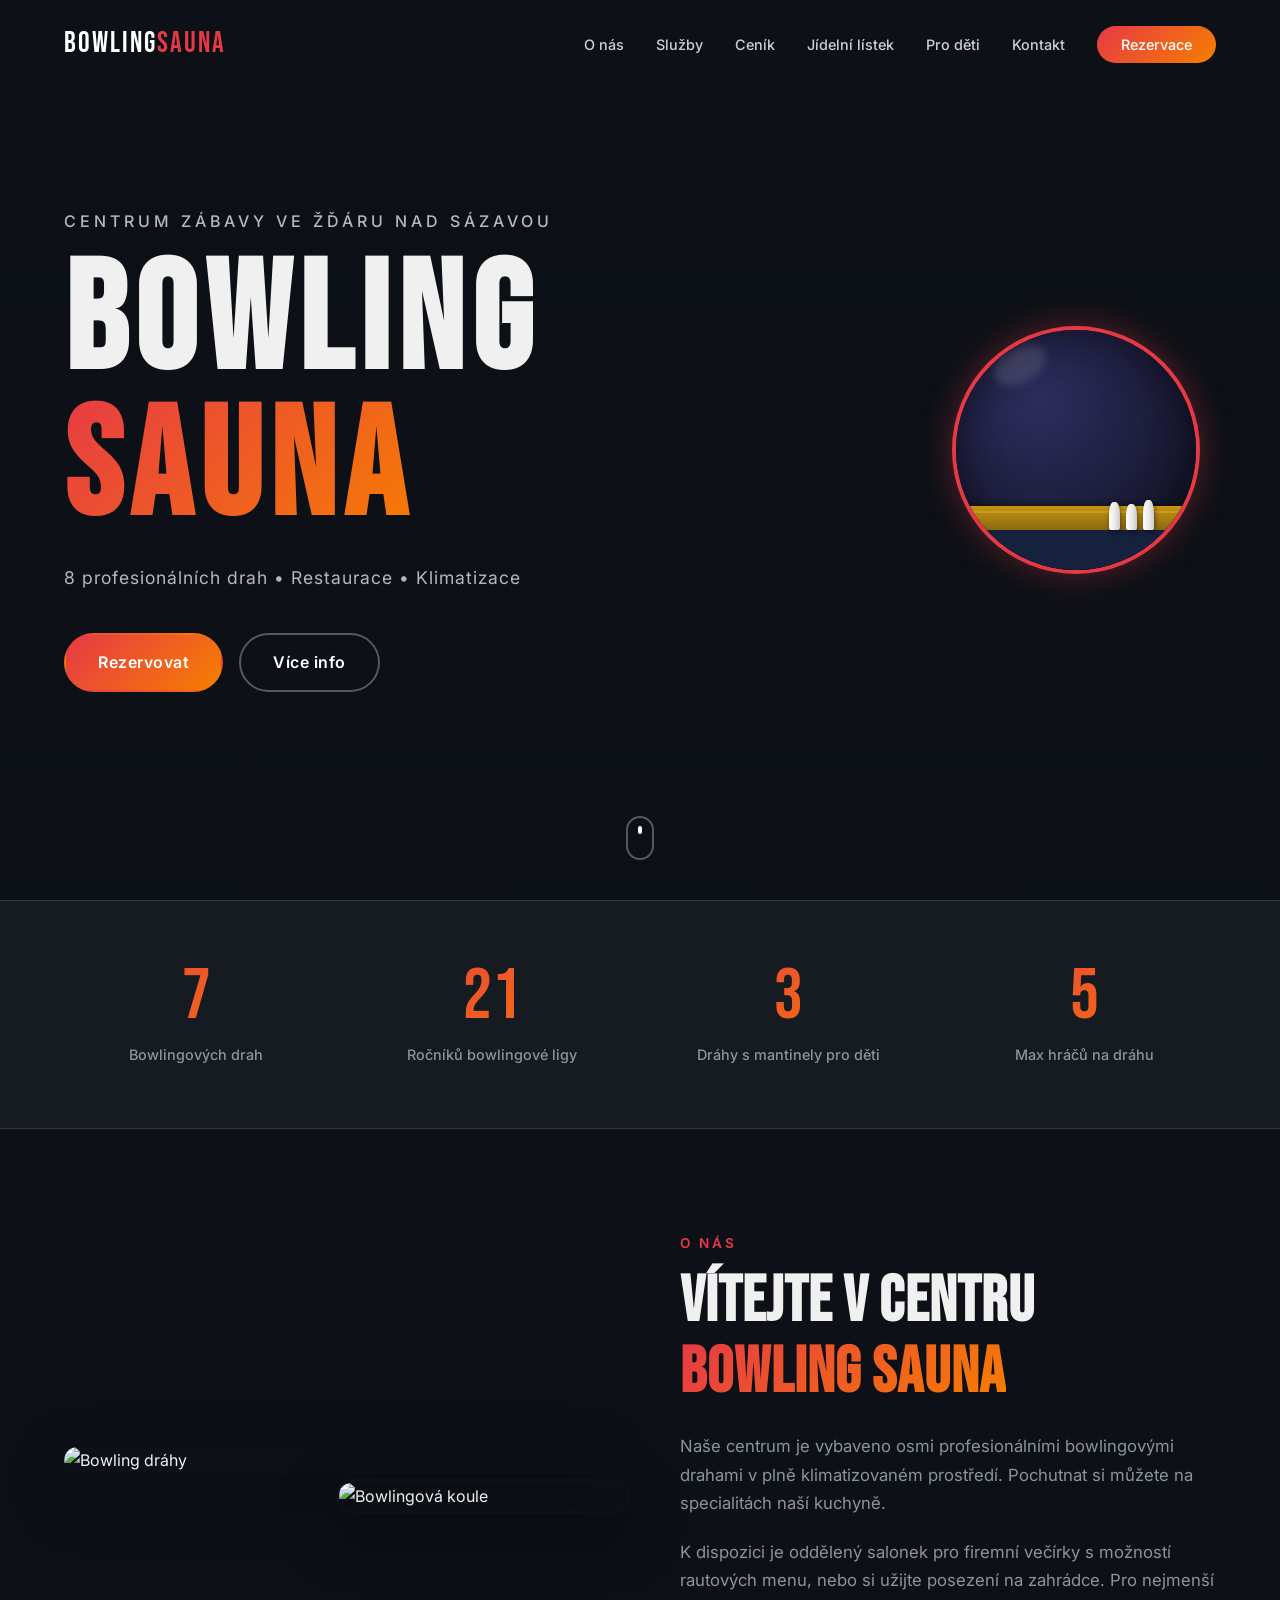
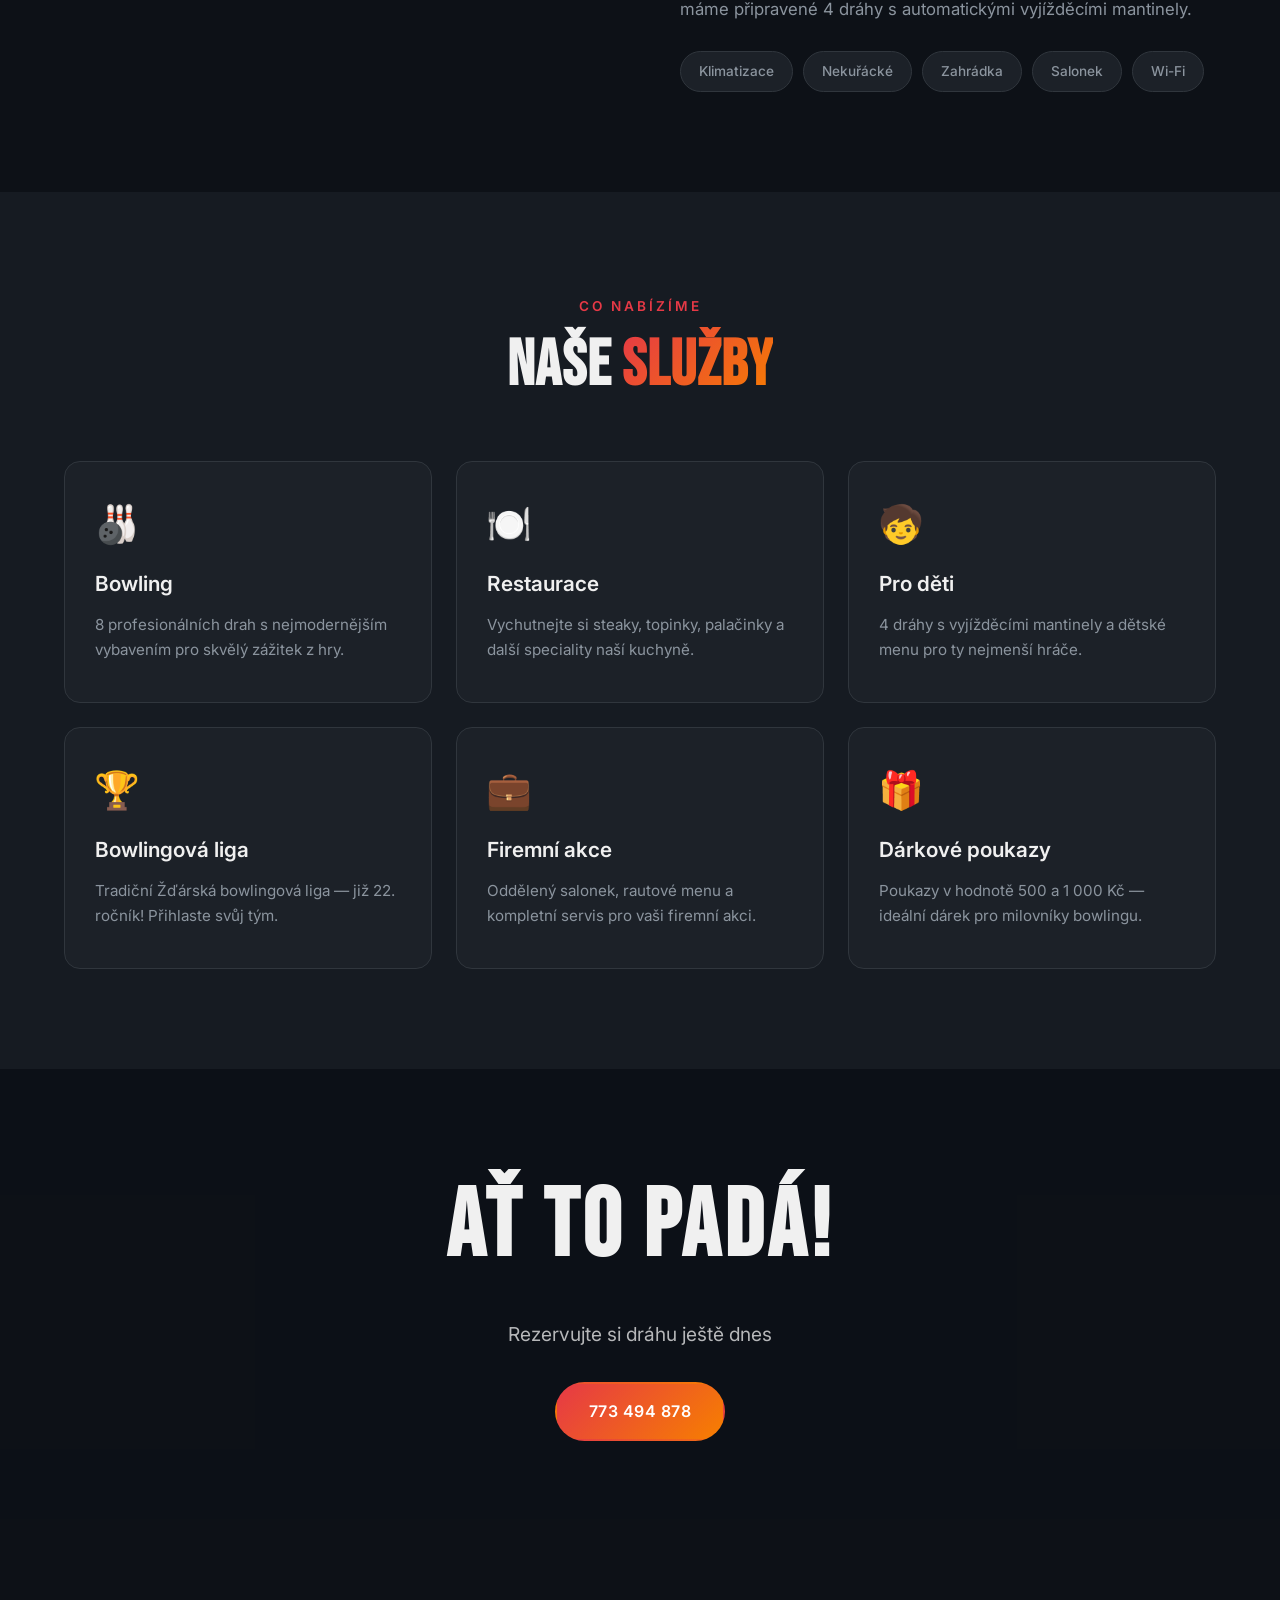
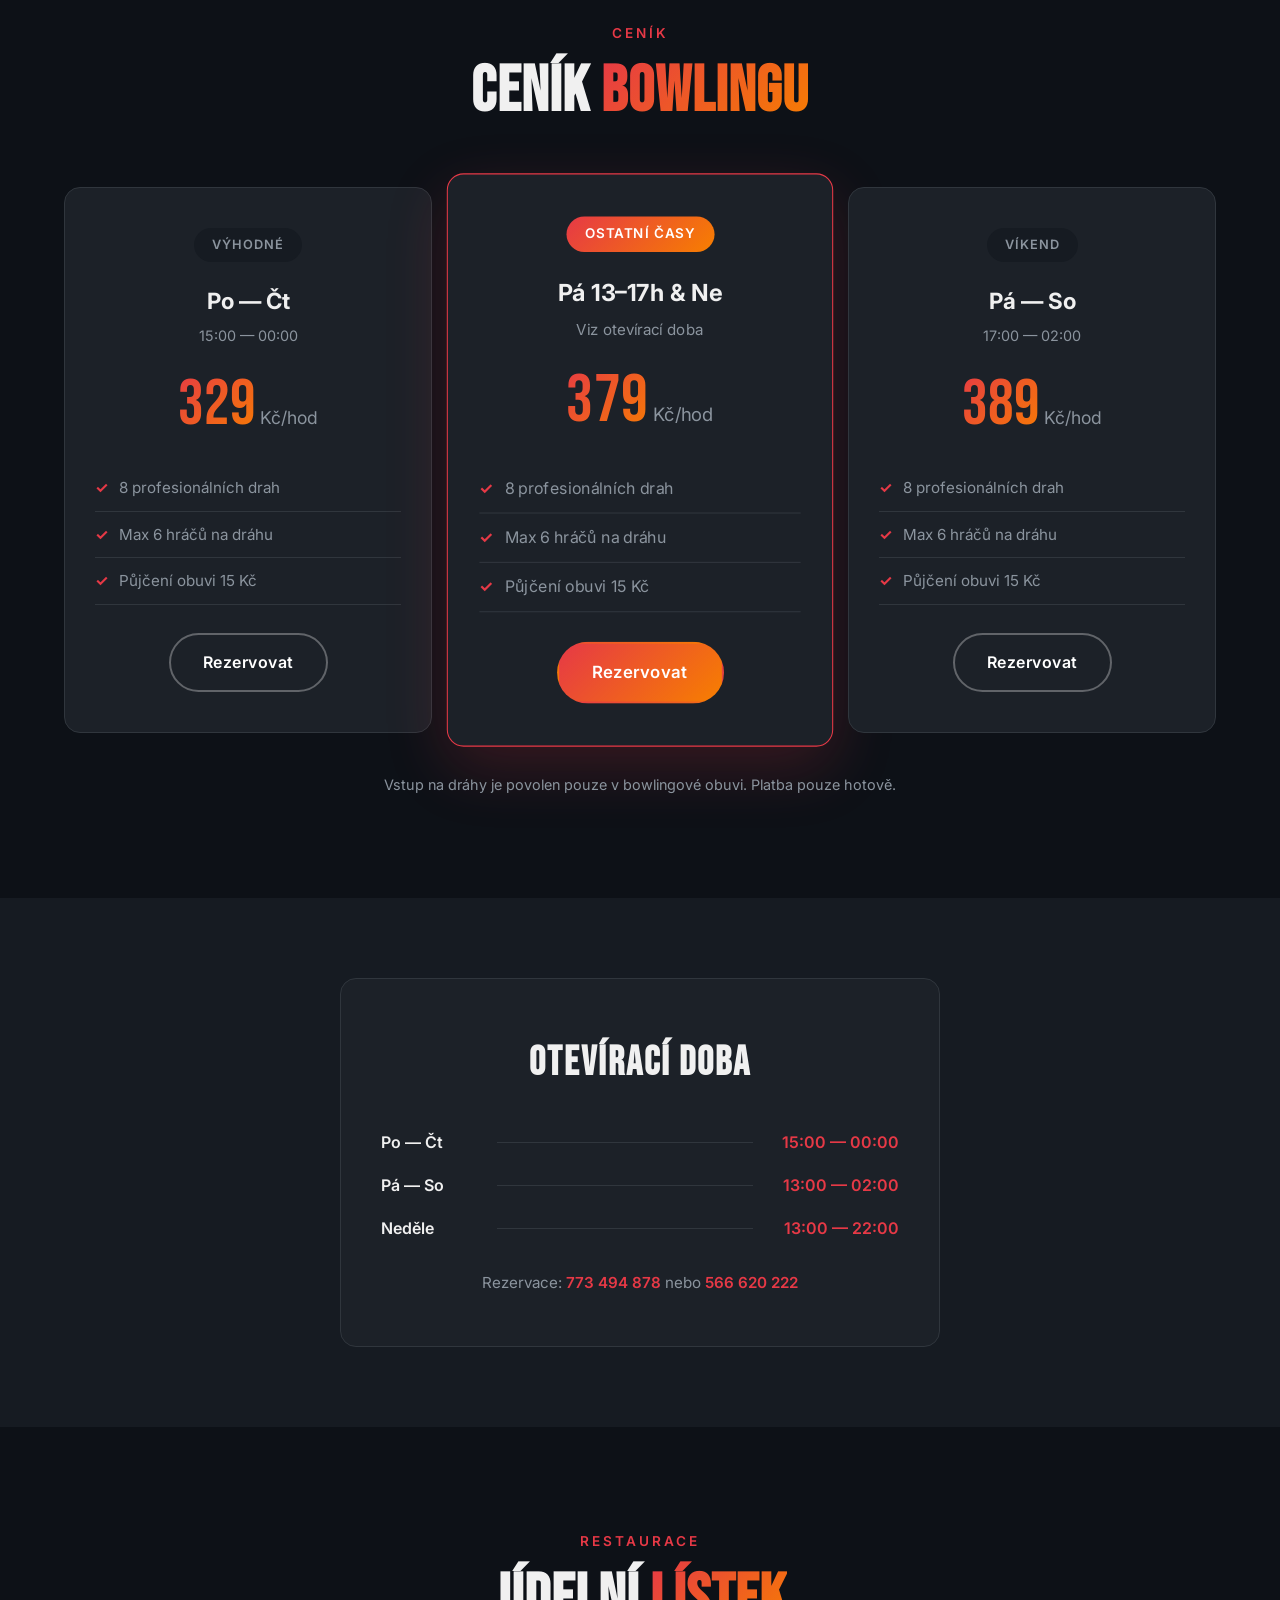
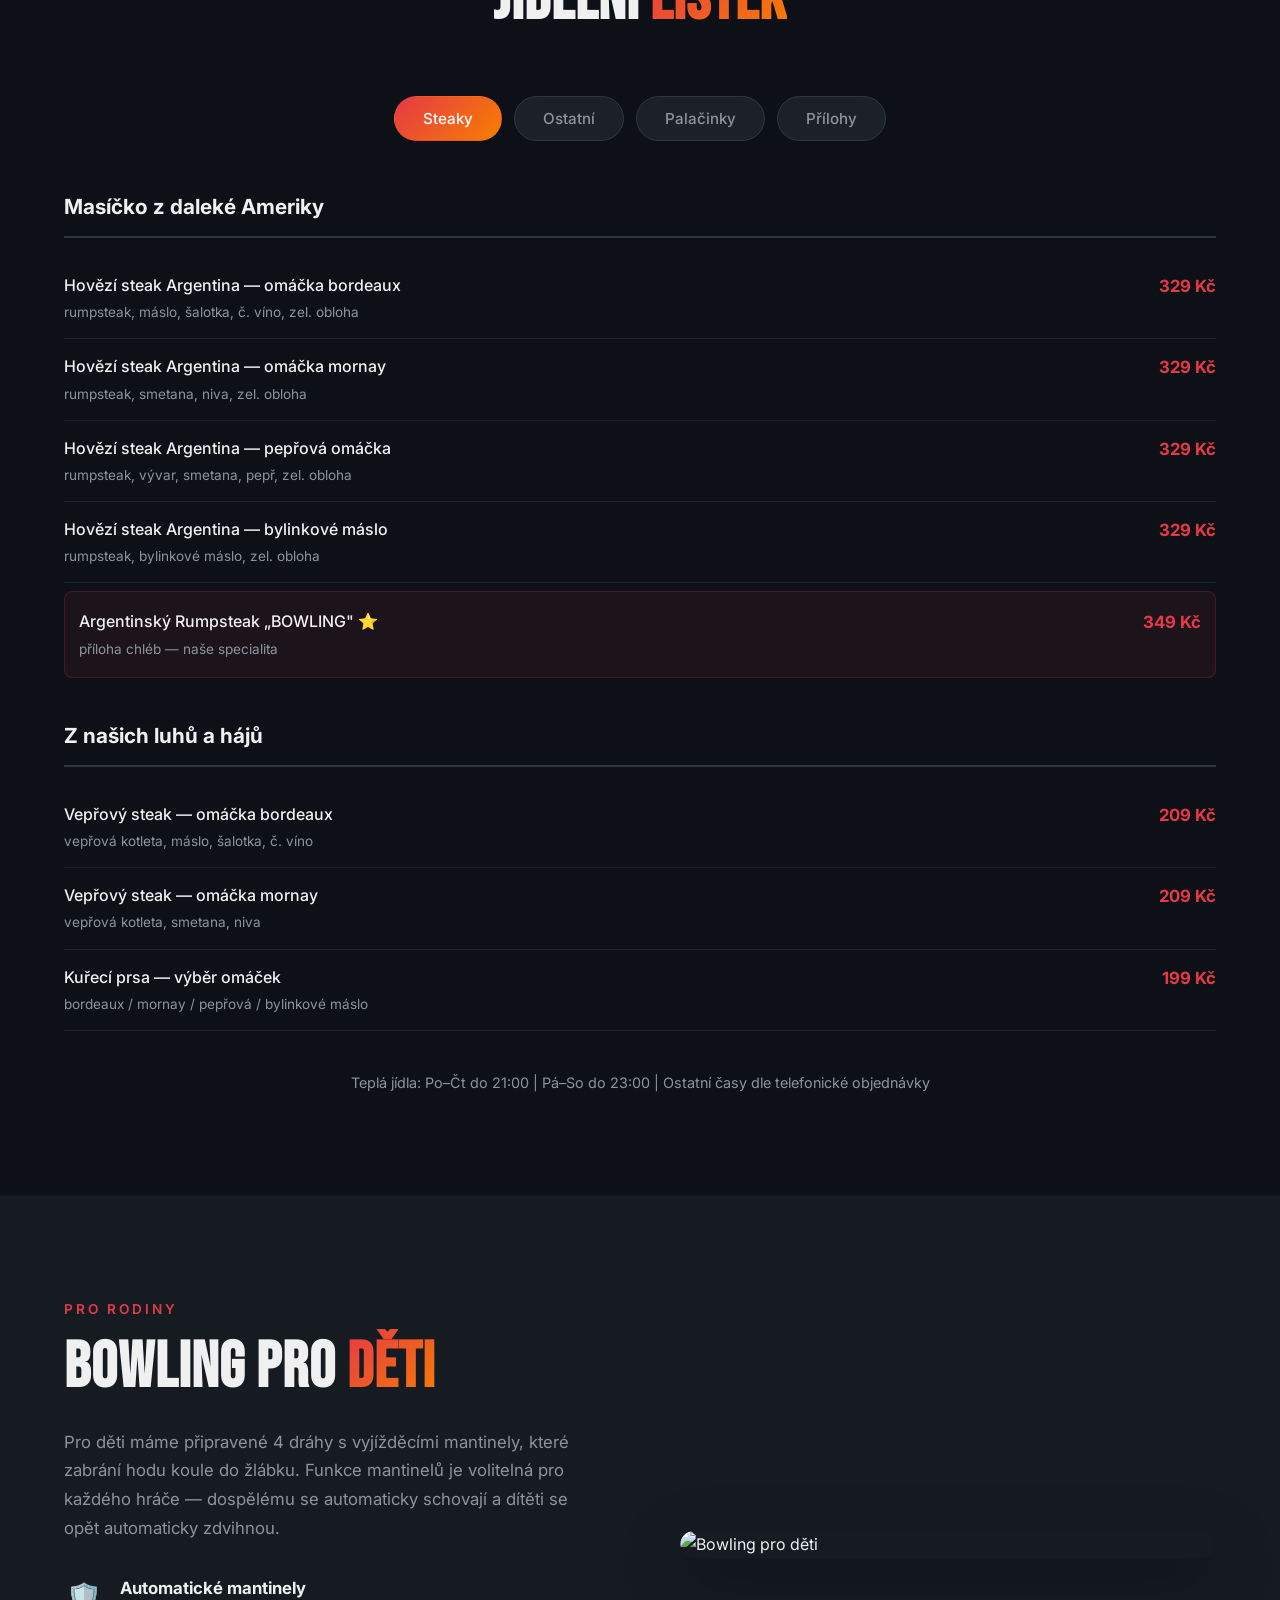
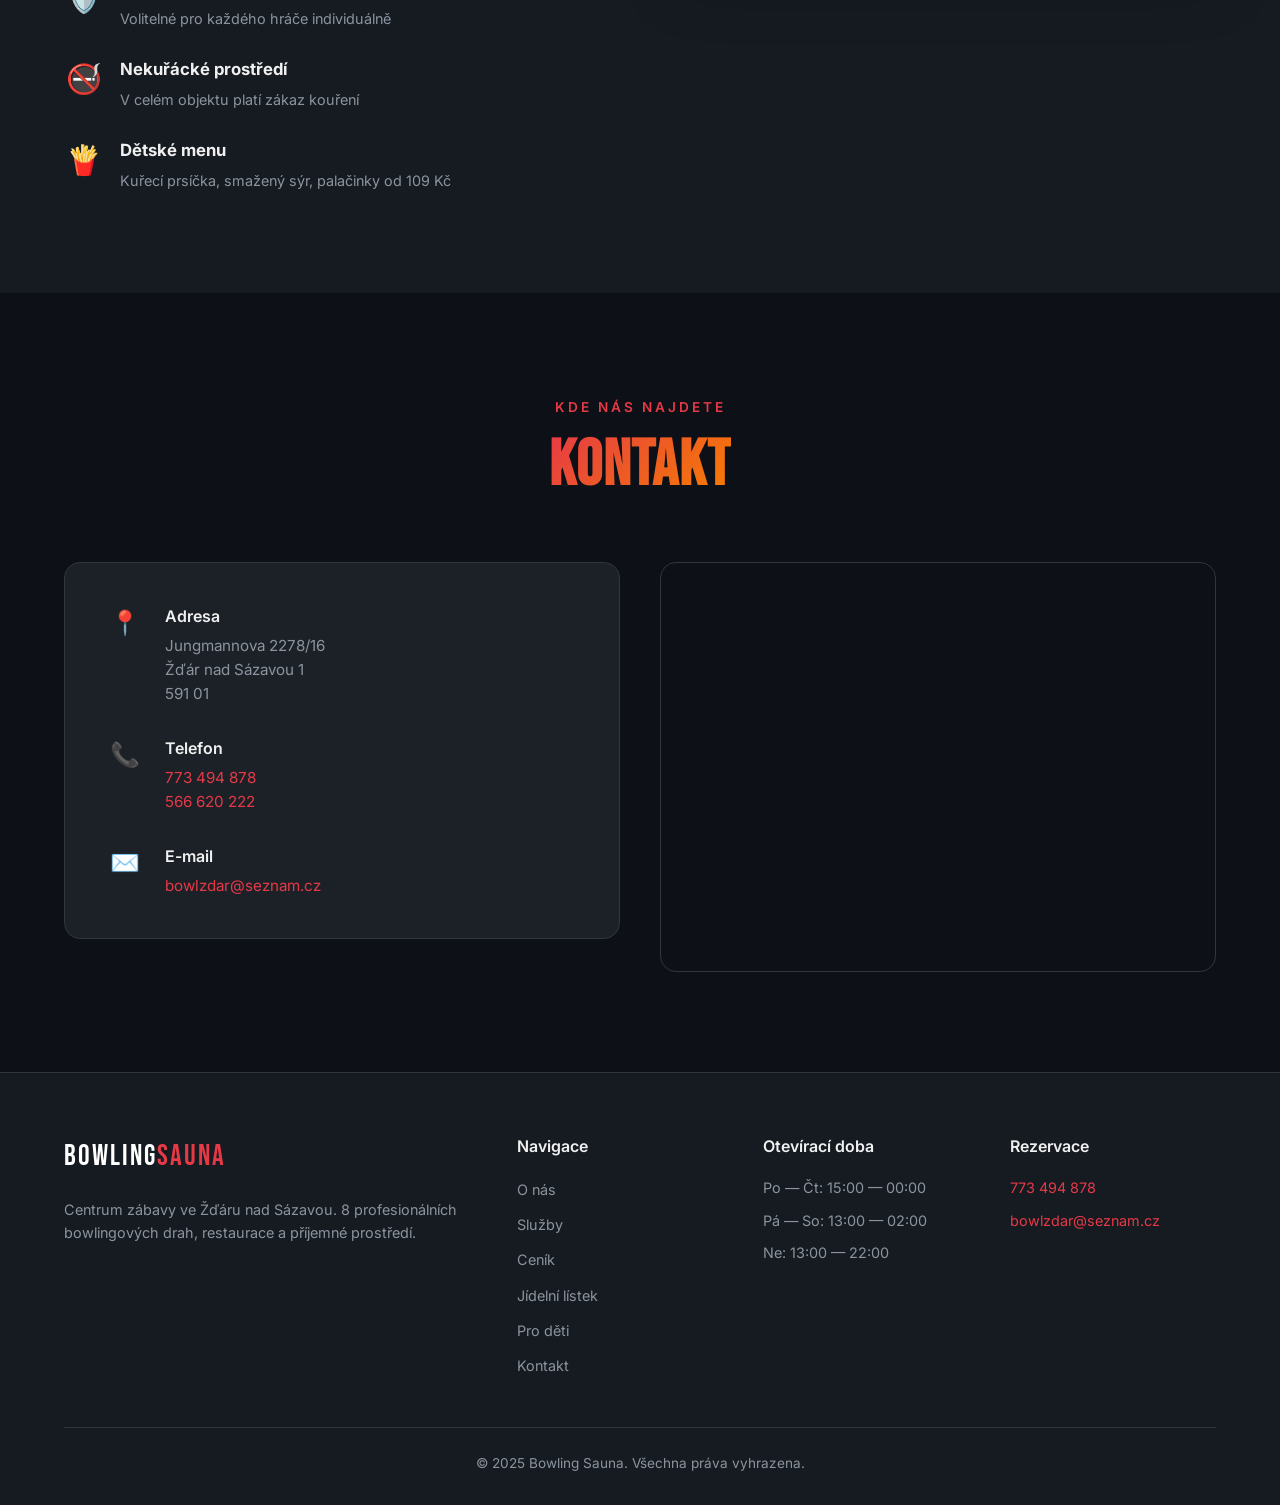
==== commit 3b7d6f29: "Oprava cesty k obrazku" ====
--- a/index.html
+++ b/index.html
@@ -98,10 +98,10 @@
             <div class="about-grid">
                 <div class="about-images fade-up">
                     <div class="about-img-wrapper img-hover-zoom">
-                        <img src="http://bowlingsauna.cz/wp-content/uploads/2021/05/bowl4.jpg" alt="Bowling dráhy" loading="lazy">
+                        <img src="https://images.weserv.nl/?url=bowlingsauna.cz/wp-content/uploads/2021/05/bowl4.jpg" alt="Bowling dráhy" loading="lazy">
                     </div>
                     <div class="about-img-wrapper img-hover-zoom offset">
-                        <img src="http://bowlingsauna.cz/wp-content/gallery/galerie/01.JPG" alt="Bowlingová koule" loading="lazy">
+                        <img src="https://images.weserv.nl/?url=bowlingsauna.cz/wp-content/gallery/galerie/01.JPG" alt="Bowlingová koule" loading="lazy">
                     </div>
                 </div>
                 <div class="about-text">
@@ -493,7 +493,7 @@
                 </div>
                 <div class="kids-image fade-up">
                     <div class="img-hover-zoom">
-                        <img src="http://bowlingsauna.cz/wp-content/gallery/galerie/02.JPG" alt="Bowling pro děti" loading="lazy">
+                        <img src="https://images.weserv.nl/?url=bowlingsauna.cz/wp-content/gallery/galerie/02.JPG" alt="Bowling pro děti" loading="lazy">
                     </div>
                 </div>
             </div>
--- a/style.css
+++ b/style.css
@@ -318,7 +318,7 @@
 .hero-parallax {
     position: absolute;
     inset: -20%;
-    background: url('http://bowlingsauna.cz/wp-content/uploads/2021/05/bowl4.jpg') center/cover no-repeat;
+    background: url('https://images.weserv.nl/?url=bowlingsauna.cz/wp-content/uploads/2021/05/bowl4.jpg') center/cover no-repeat;
     will-change: transform;
 }
 
@@ -819,7 +819,7 @@
 .parallax-bg {
     position: absolute;
     inset: -20%;
-    background: url('http://bowlingsauna.cz/wp-content/gallery/galerie/26.jpg') center/cover no-repeat;
+    background: url('https://images.weserv.nl/?url=bowlingsauna.cz/wp-content/gallery/galerie/26.jpg') center/cover no-repeat;
     will-change: transform;
 }
 
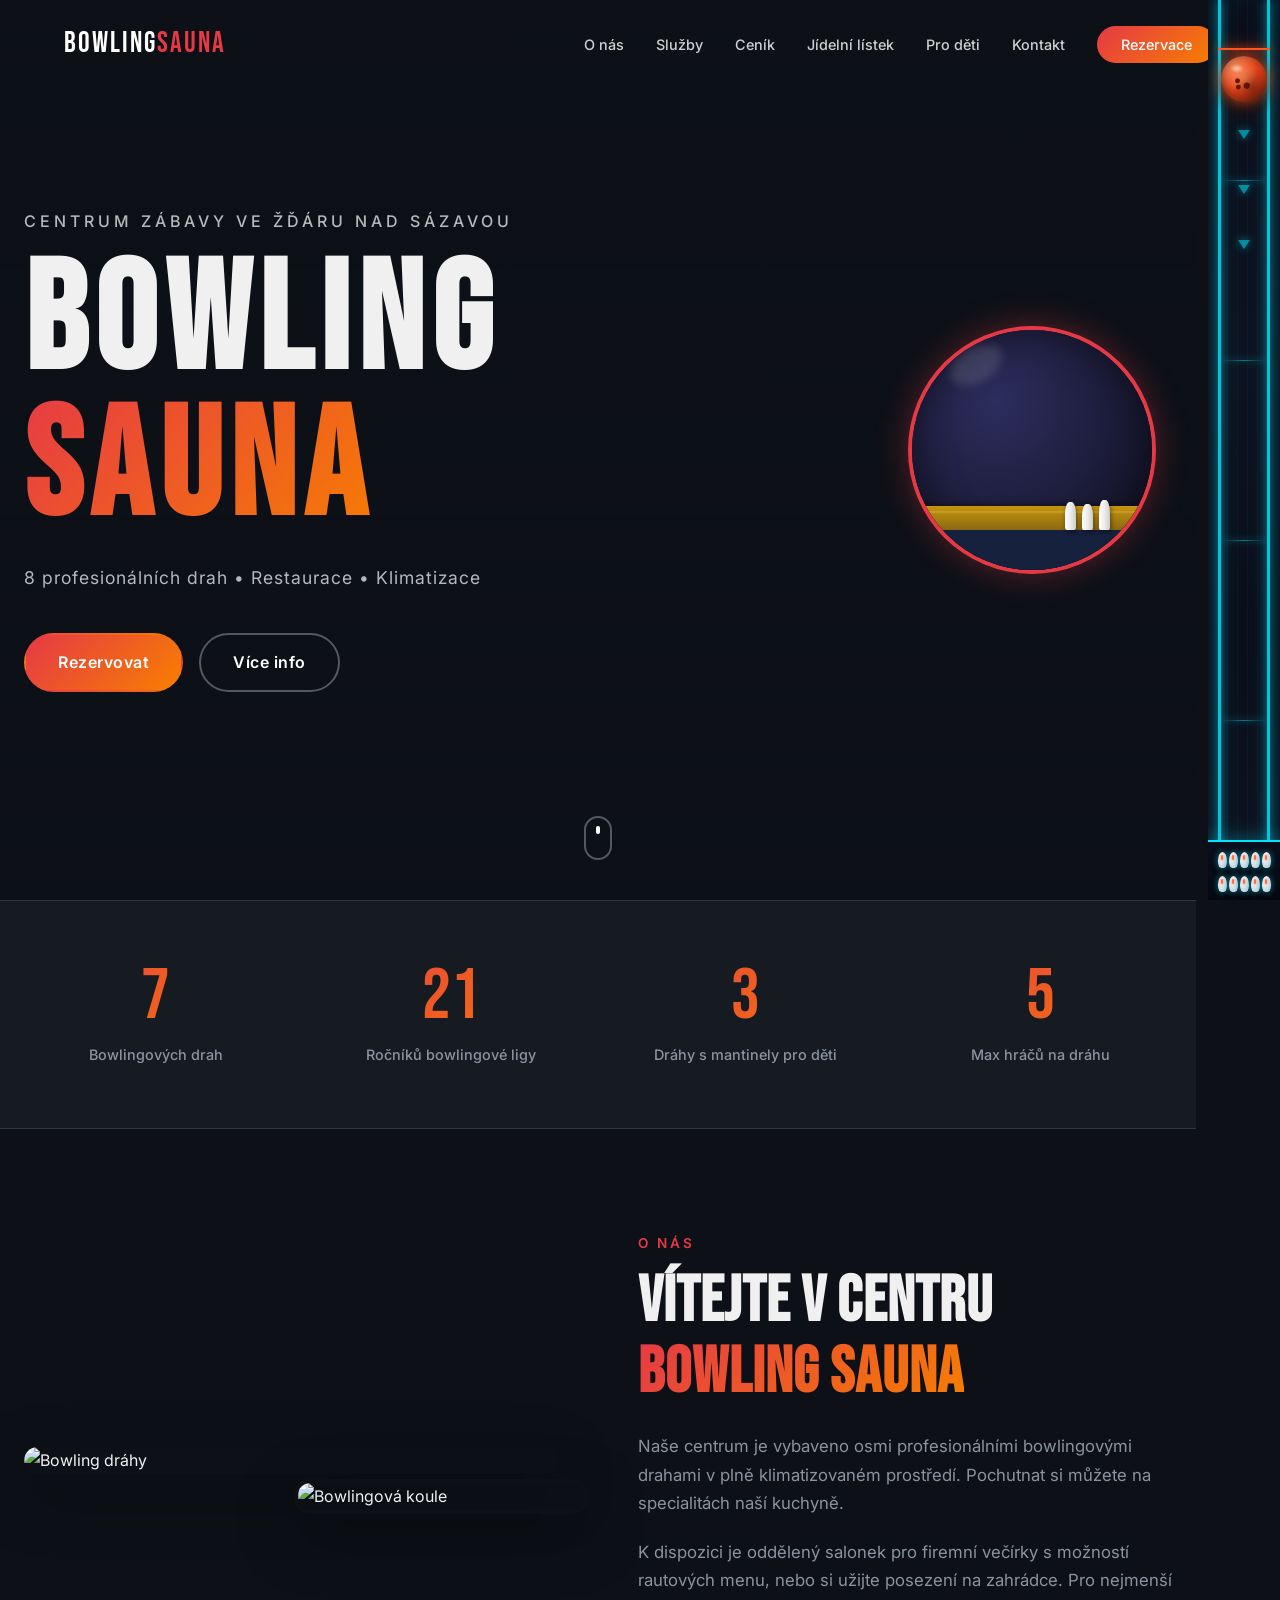
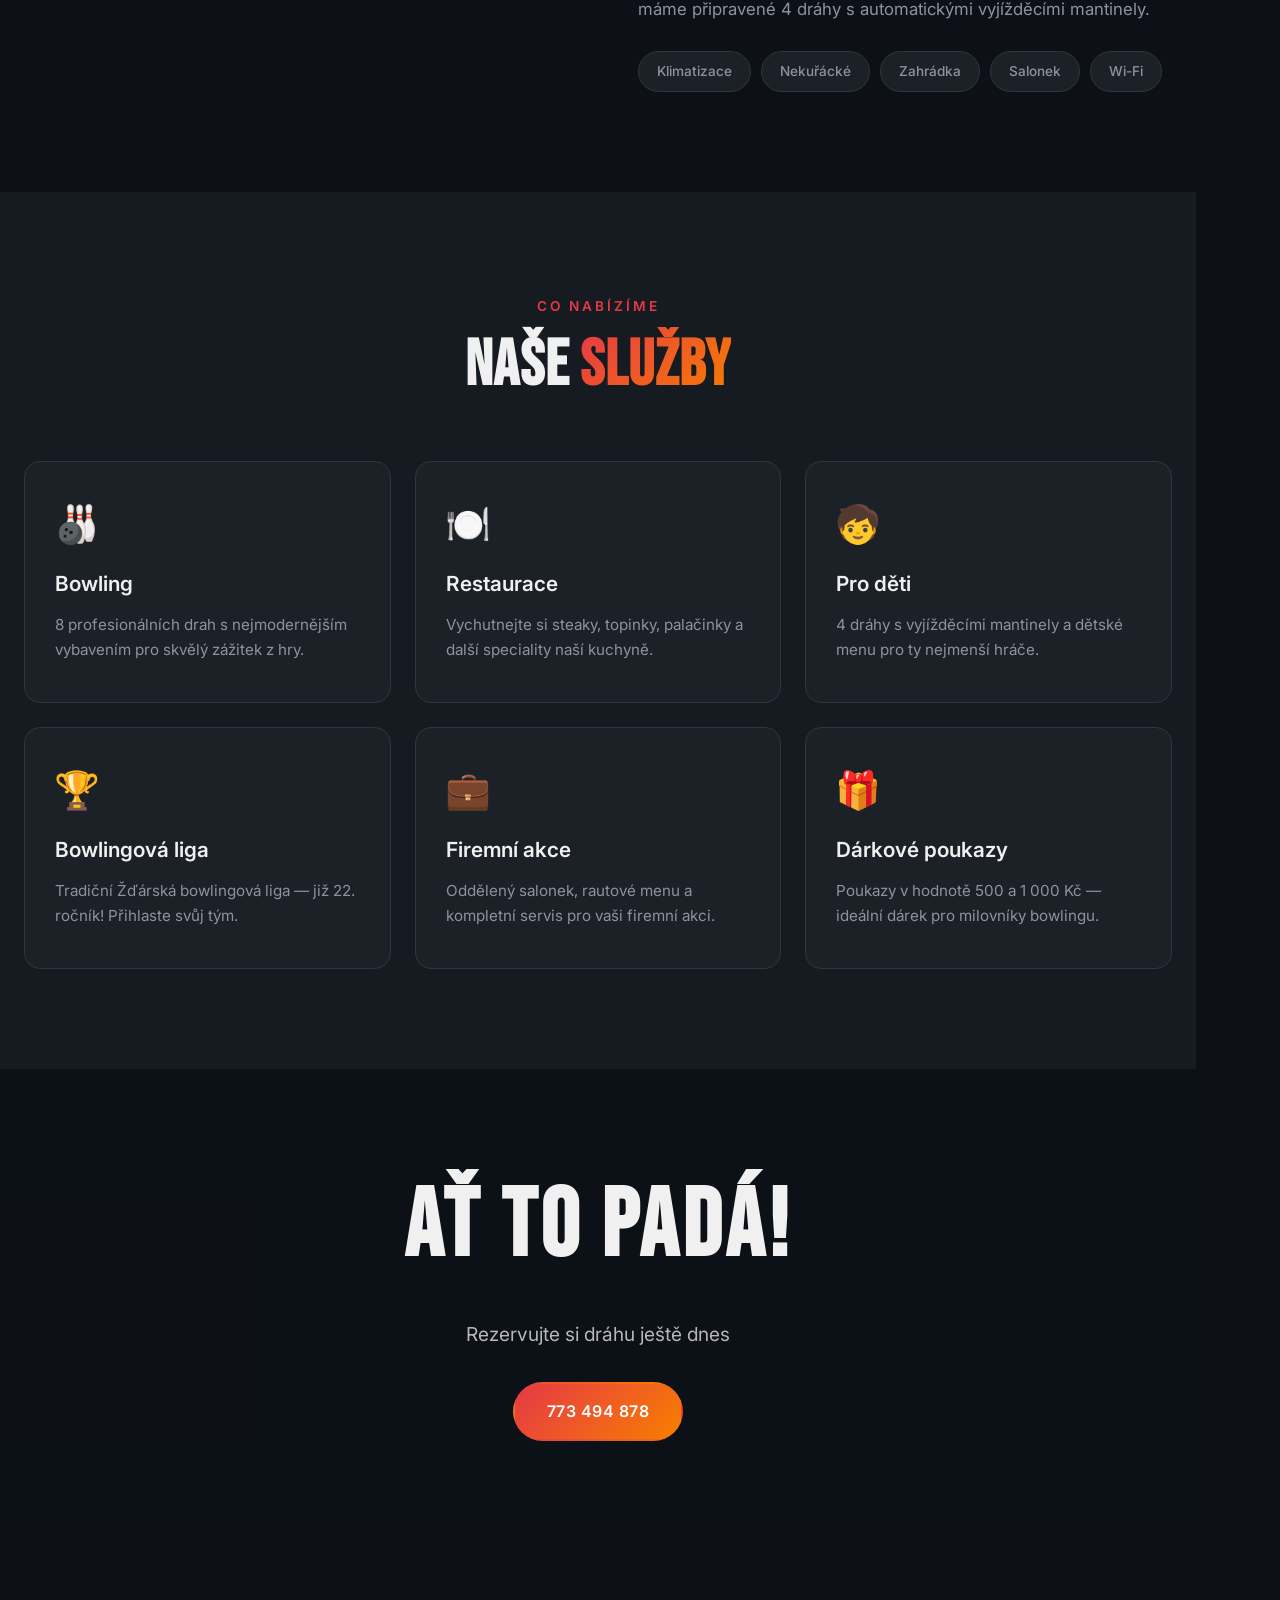
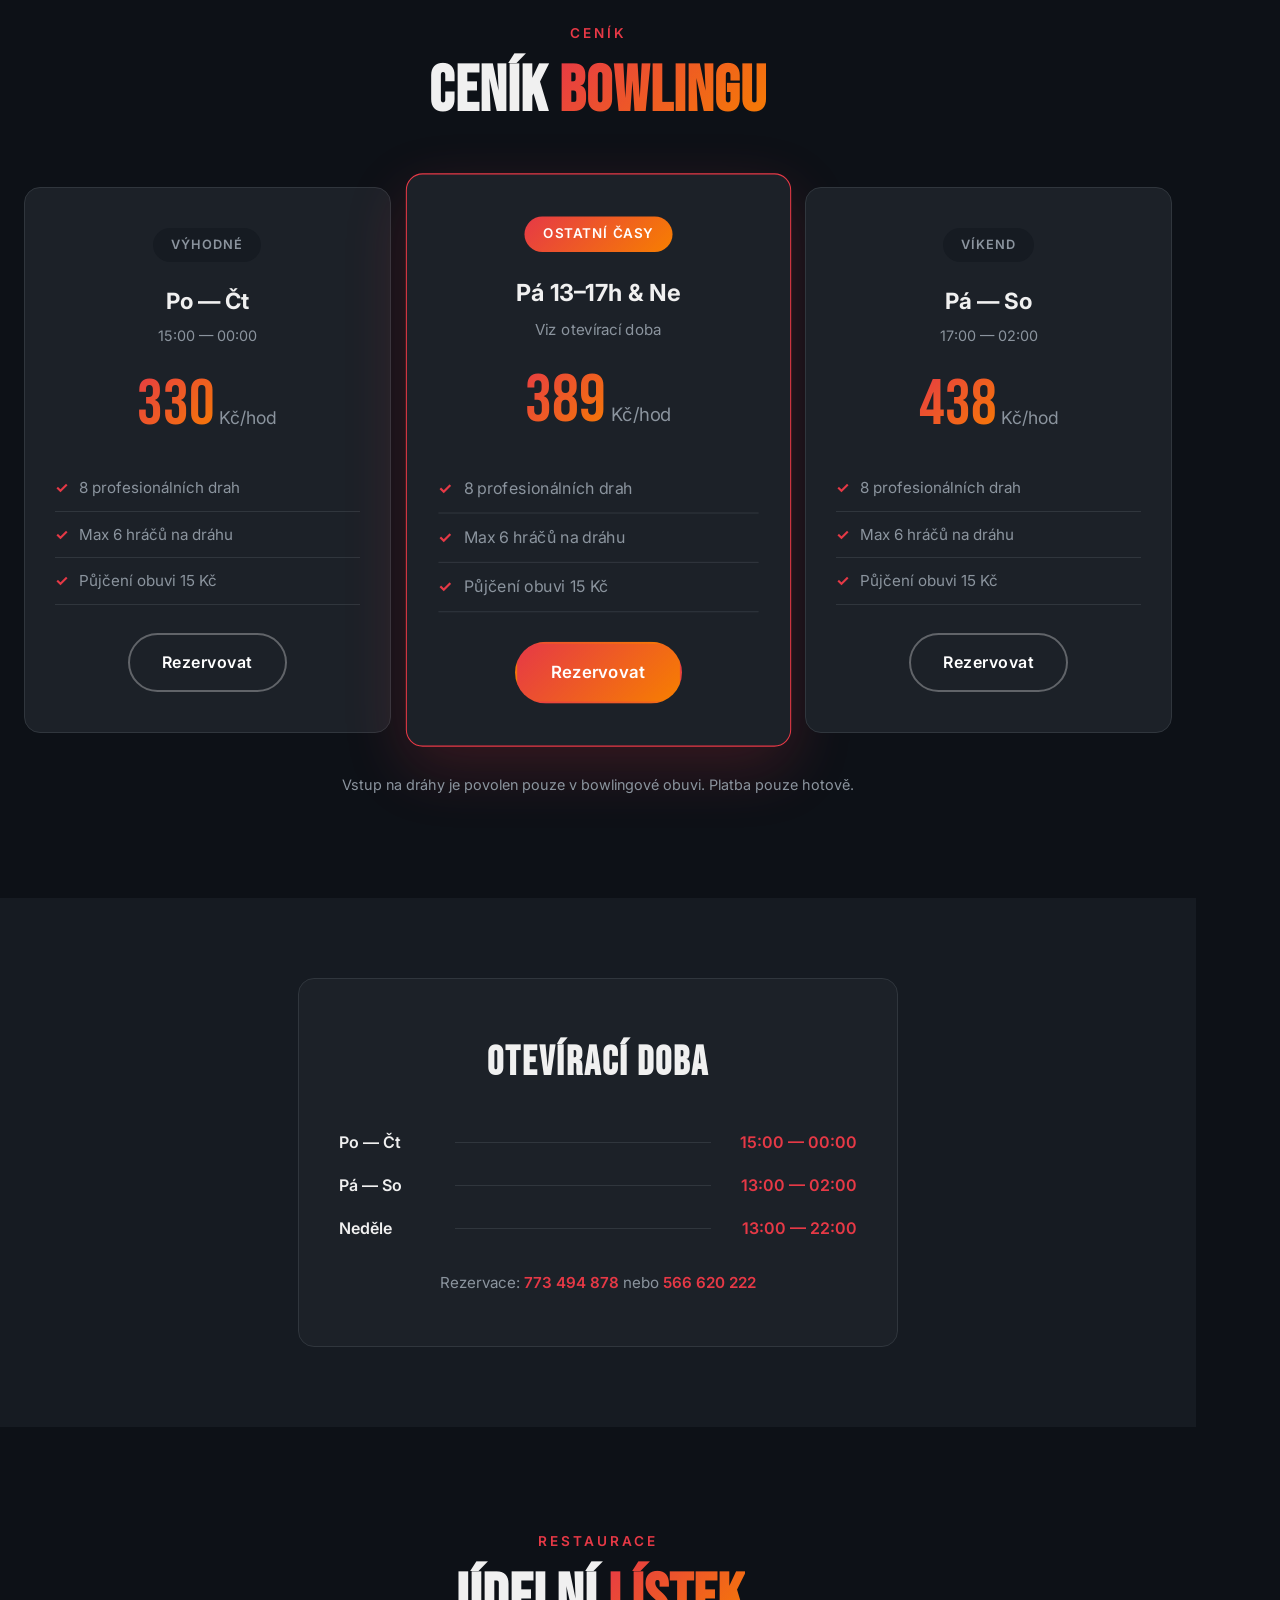
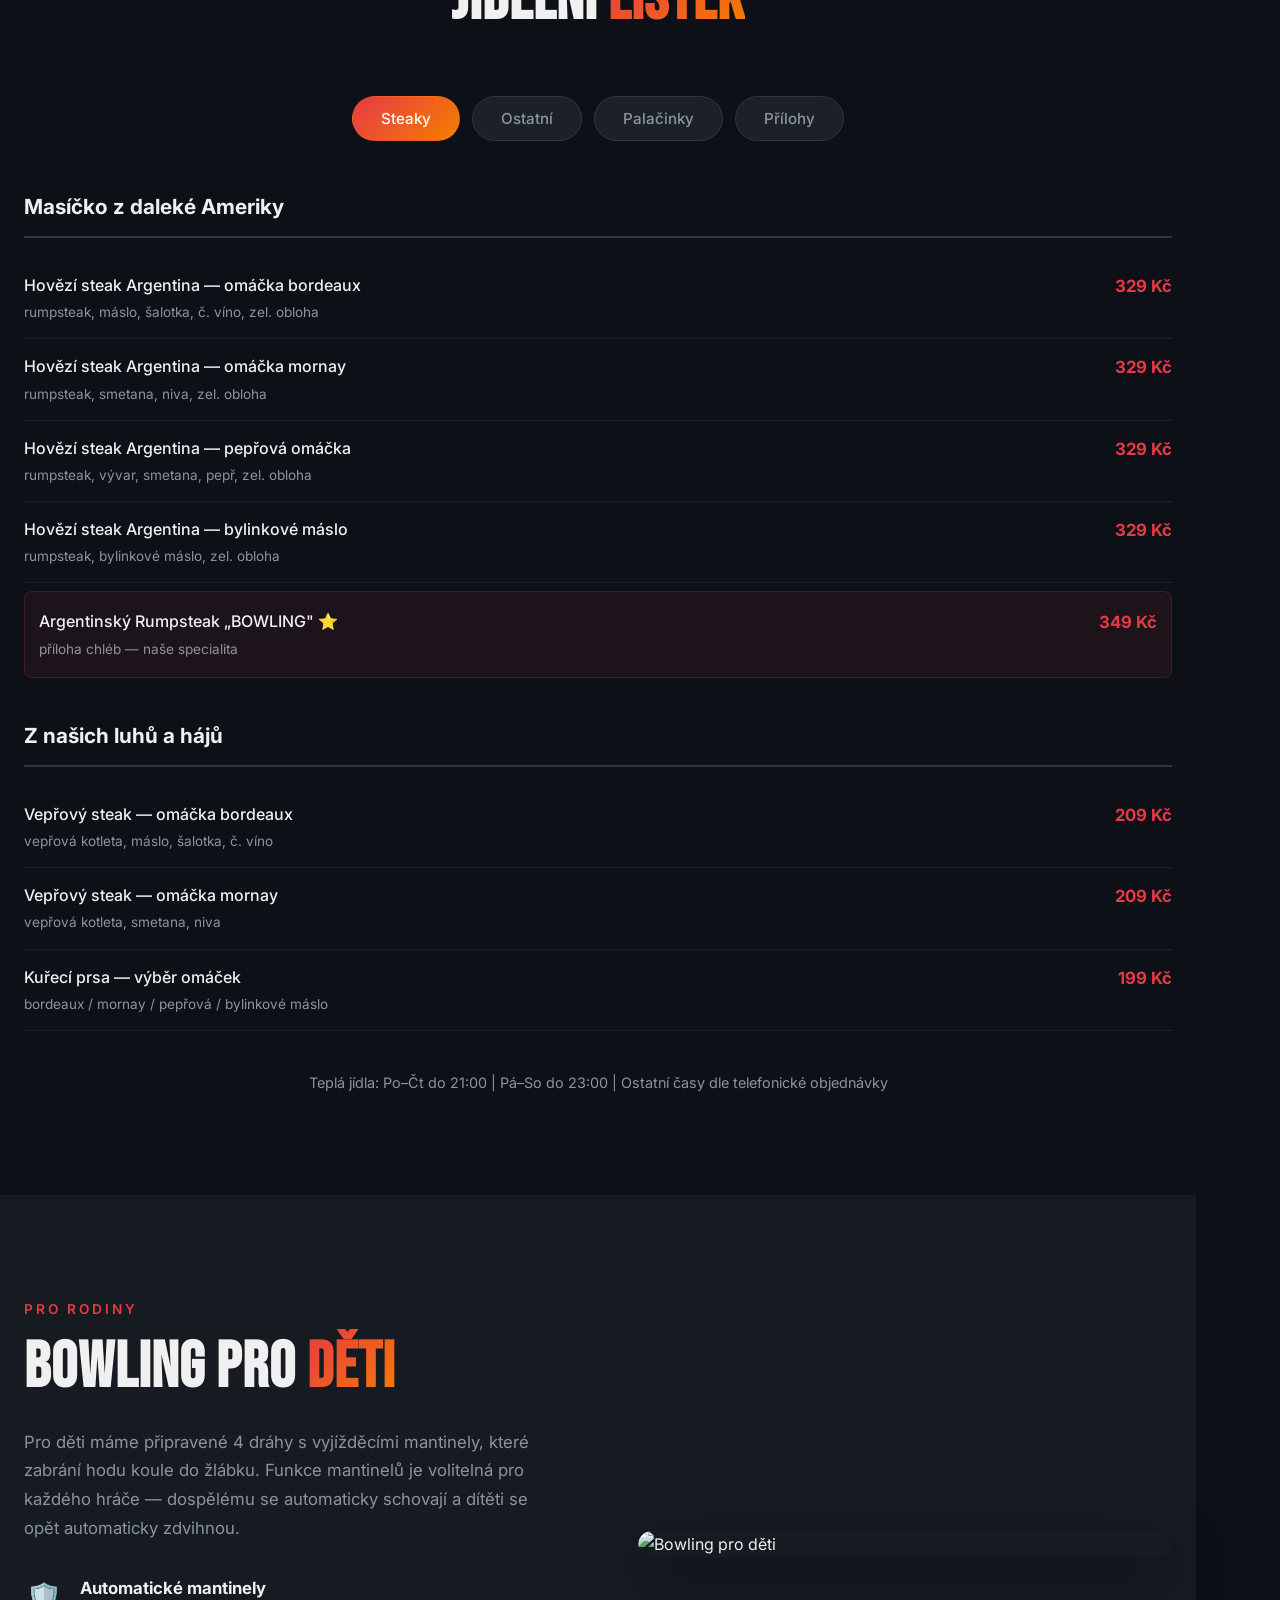
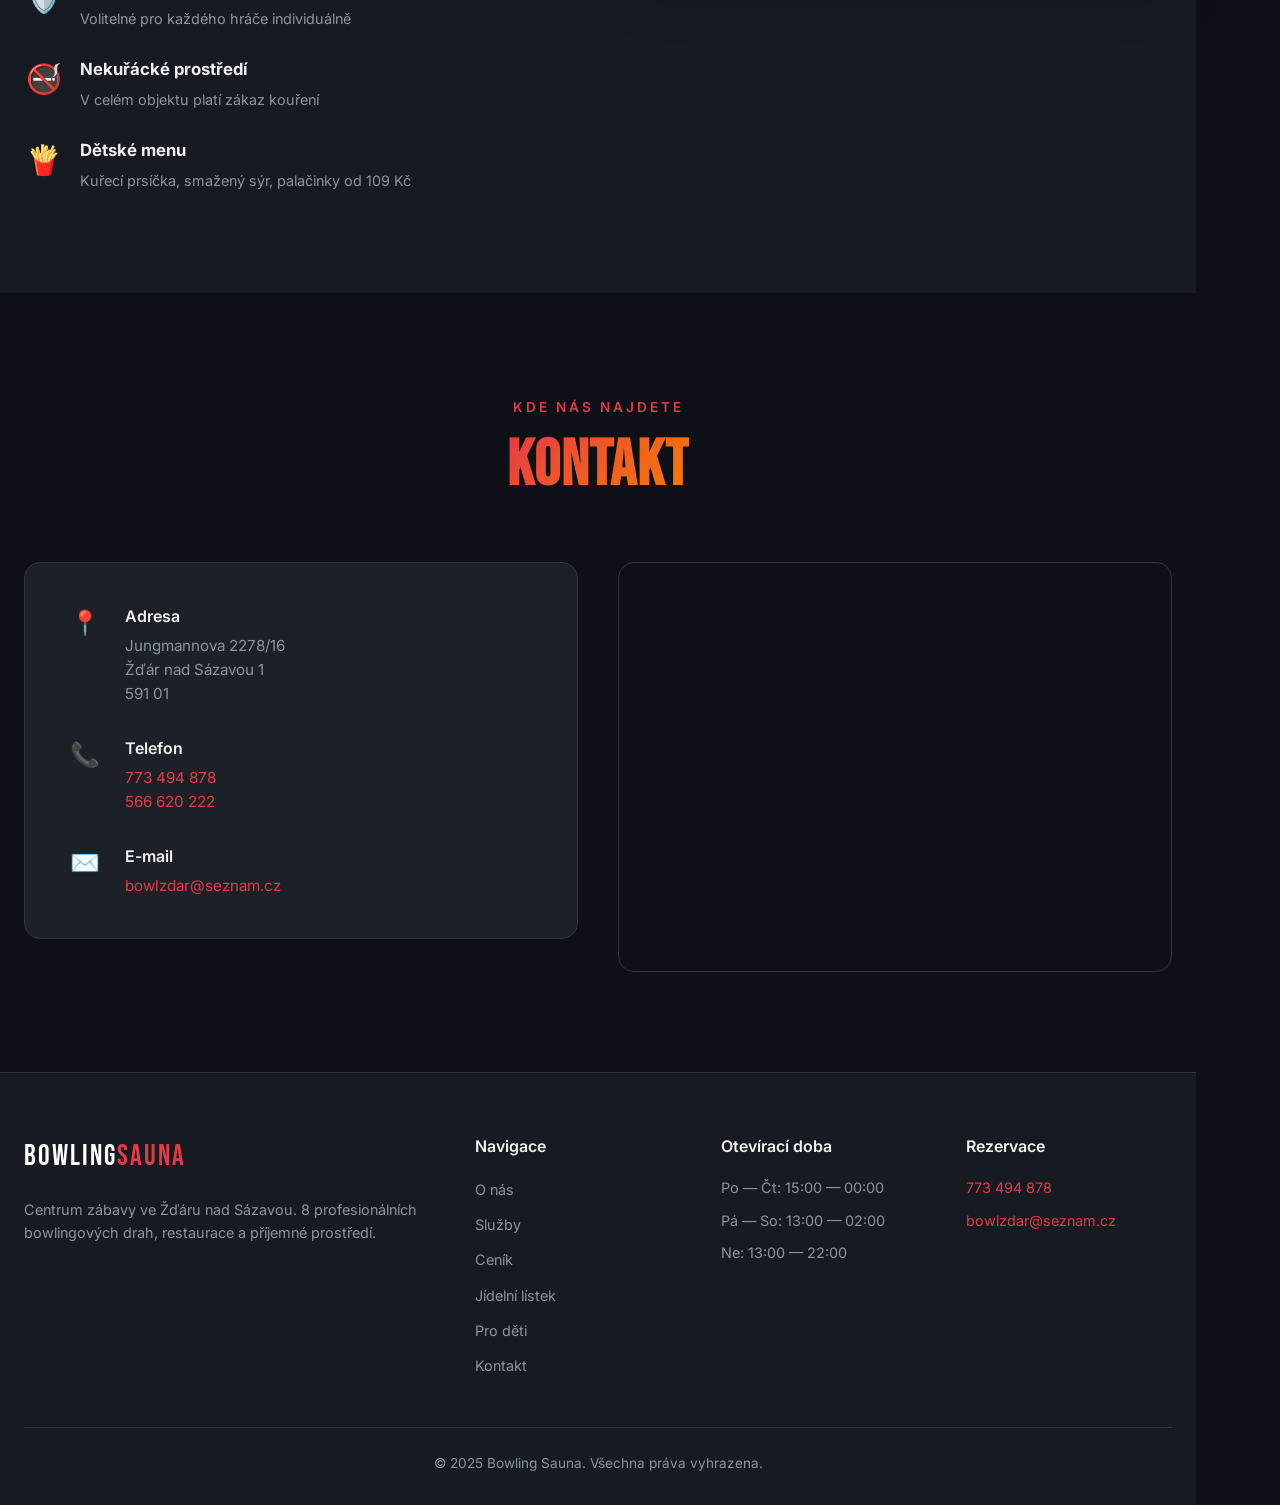
==== commit c0f974ed: "scrollbar" ====
--- a/index.html
+++ b/index.html
@@ -579,6 +579,39 @@
         </div>
     </footer>
 
+    <div id="lane-scrollbar" aria-hidden="true">
+        <div class="lane-track"></div>
+
+        <div class="lane-glow-strip" style="top: 20%"></div>
+        <div class="lane-glow-strip" style="top: 40%"></div>
+        <div class="lane-glow-strip" style="top: 60%"></div>
+        <div class="lane-glow-strip" style="top: 80%"></div>
+
+        <div class="foul-line"></div>
+
+        <div class="arrow-marker" style="top: 130px"></div>
+        <div class="arrow-marker" style="top: 185px"></div>
+        <div class="arrow-marker" style="top: 240px"></div>
+
+        <div id="bowling-ball">
+            <div class="shine"></div>
+            <svg id="ball-holes" viewBox="0 0 46 46" xmlns="http://www.w3.org/2000/svg">
+                <g id="holes-group">
+                    <circle cx="19" cy="17" r="3.2" fill="#5a0e00" opacity="0.9"></circle>
+                    <circle cx="27" cy="14" r="2.4" fill="#5a0e00" opacity="0.9"></circle>
+                    <circle cx="29" cy="20" r="2.4" fill="#5a0e00" opacity="0.9"></circle>
+                </g>
+            </svg>
+        </div>
+
+        <div class="pin-deck">
+            <div class="pin"></div><div class="pin"></div><div class="pin"></div>
+            <div class="pin"></div><div class="pin"></div><div class="pin"></div>
+            <div class="pin"></div><div class="pin"></div><div class="pin"></div>
+            <div class="pin"></div>
+        </div>
+    </div>
+
     <script src="script.js"></script>
 </body>
 </html>
--- a/style.css
+++ b/style.css
@@ -16,6 +16,11 @@
     --radius: 16px;
     --radius-sm: 8px;
     --transition: 0.4s cubic-bezier(0.25, 0.46, 0.45, 0.94);
+    --sb-width: 72px;
+    --neon-cyan: #00e5ff;
+    --neon-orange: #ff5722;
+    --dark-lane: #0a0e1a;
+    --dark-mid: #111827;
 }
 
 *, *::before, *::after {
@@ -27,6 +32,11 @@
 html {
     scroll-behavior: smooth;
     font-size: 16px;
+    scrollbar-width: none;
+}
+
+::-webkit-scrollbar {
+    display: none;
 }
 
 body {
@@ -35,6 +45,7 @@
     color: var(--text);
     line-height: 1.7;
     overflow-x: hidden;
+    padding-right: 84px;
 }
 
 a {
@@ -52,6 +63,170 @@
     max-width: 1200px;
     margin: 0 auto;
     padding: 0 24px;
+}
+
+#lane-scrollbar {
+    position: fixed;
+    top: 0;
+    right: 0;
+    width: var(--sb-width);
+    height: 100vh;
+    z-index: 9999;
+    overflow: hidden;
+    display: flex;
+    flex-direction: column;
+    align-items: center;
+    pointer-events: none;
+}
+
+#lane-scrollbar .lane-track {
+    position: absolute;
+    inset: 0;
+    background:
+        repeating-linear-gradient(
+            90deg,
+            transparent 0px,
+            transparent 9px,
+            rgba(0, 229, 255, 0.04) 9px,
+            rgba(0, 229, 255, 0.04) 10px
+        ),
+        linear-gradient(180deg, #0a0e1a 0%, #0d1320 40%, #0a0e1a 70%, #0d1320 100%);
+    box-shadow: inset 0 0 30px rgba(0, 229, 255, 0.05), 2px 0 12px rgba(0, 0, 0, 0.6);
+}
+
+#lane-scrollbar .lane-track::before,
+#lane-scrollbar .lane-track::after {
+    content: '';
+    position: absolute;
+    top: 0;
+    bottom: 0;
+    width: 3px;
+    background: var(--neon-cyan);
+    box-shadow: 0 0 8px var(--neon-cyan), 0 0 20px rgba(0, 229, 255, 0.4);
+    opacity: 0.85;
+}
+
+#lane-scrollbar .lane-track::before {
+    left: 10px;
+}
+
+#lane-scrollbar .lane-track::after {
+    right: 10px;
+}
+
+#lane-scrollbar .lane-glow-strip {
+    position: absolute;
+    left: 13px;
+    right: 13px;
+    height: 1px;
+    background: linear-gradient(90deg, transparent, var(--neon-cyan), transparent);
+    box-shadow: 0 0 6px var(--neon-cyan), 0 0 14px rgba(0, 229, 255, 0.3);
+    opacity: 0.5;
+}
+
+#lane-scrollbar .foul-line {
+    position: absolute;
+    top: 48px;
+    left: 10px;
+    right: 10px;
+    height: 2px;
+    background: var(--neon-orange);
+    border-radius: 1px;
+    box-shadow: 0 0 8px var(--neon-orange), 0 0 20px rgba(255, 87, 34, 0.5);
+}
+
+#lane-scrollbar .arrow-marker {
+    position: absolute;
+    left: 50%;
+    transform: translateX(-50%);
+    width: 0;
+    height: 0;
+    border-left: 6px solid transparent;
+    border-right: 6px solid transparent;
+    border-top: 9px solid rgba(0, 229, 255, 0.5);
+    filter: drop-shadow(0 0 4px var(--neon-cyan));
+}
+
+#lane-scrollbar .pin-deck {
+    position: absolute;
+    bottom: 0;
+    left: 0;
+    right: 0;
+    height: 60px;
+    background: linear-gradient(180deg, #0a0e1a, #060810);
+    border-top: 2px solid var(--neon-cyan);
+    box-shadow: 0 -4px 16px rgba(0, 229, 255, 0.25);
+    display: flex;
+    align-items: center;
+    justify-content: center;
+    flex-wrap: wrap;
+    padding: 6px 4px 4px;
+}
+
+#lane-scrollbar .pin {
+    width: 9px;
+    height: 16px;
+    background: radial-gradient(ellipse at 35% 25%, #ffffff 0%, #dde8f0 40%, #aabfcc 100%);
+    border-radius: 50% 50% 38% 38% / 55% 55% 38% 38%;
+    box-shadow: 0 0 6px rgba(0, 229, 255, 0.6), 0 2px 4px rgba(0, 0, 0, 0.5);
+    margin: 1px;
+    position: relative;
+}
+
+#lane-scrollbar .pin::after {
+    content: '';
+    position: absolute;
+    top: 3px;
+    left: 50%;
+    transform: translateX(-50%);
+    width: 2px;
+    height: 5px;
+    background: rgba(255, 87, 34, 0.85);
+    border-radius: 2px;
+    box-shadow: 0 0 3px var(--neon-orange);
+}
+
+#bowling-ball {
+    position: absolute;
+    left: 50%;
+    transform: translateX(-50%);
+    width: 46px;
+    height: 46px;
+    border-radius: 50%;
+    background:
+        radial-gradient(circle at 30% 26%, rgba(255, 200, 150, 0.5) 0%, transparent 50%),
+        radial-gradient(circle at 68% 70%, rgba(0, 0, 0, 0.4) 0%, transparent 45%),
+        radial-gradient(ellipse at center, #ff6b35 0%, #e84118 45%, #a02808 100%);
+    box-shadow:
+        0 0 14px rgba(255, 87, 34, 0.7),
+        0 0 30px rgba(255, 87, 34, 0.3),
+        0 6px 16px rgba(0, 0, 0, 0.7),
+        inset 0 -3px 8px rgba(0, 0, 0, 0.4),
+        inset 3px 3px 10px rgba(255, 180, 120, 0.2);
+    transition: top 0.04s linear;
+    will-change: top;
+    z-index: 10;
+}
+
+#bowling-ball .shine {
+    position: absolute;
+    top: 8px;
+    left: 9px;
+    width: 14px;
+    height: 9px;
+    background: radial-gradient(ellipse, rgba(255, 255, 255, 0.55) 0%, transparent 70%);
+    border-radius: 50%;
+    pointer-events: none;
+}
+
+#ball-holes {
+    position: absolute;
+    inset: 0;
+    width: 100%;
+    height: 100%;
+    border-radius: 50%;
+    overflow: hidden;
+    pointer-events: none;
 }
 
 .section {
@@ -1386,6 +1561,14 @@
 }
 
 @media (max-width: 768px) {
+    body {
+        padding-right: 0;
+    }
+
+    #lane-scrollbar {
+        display: none;
+    }
+
     .hero-badge {
         width: 200px;
         height: 200px;
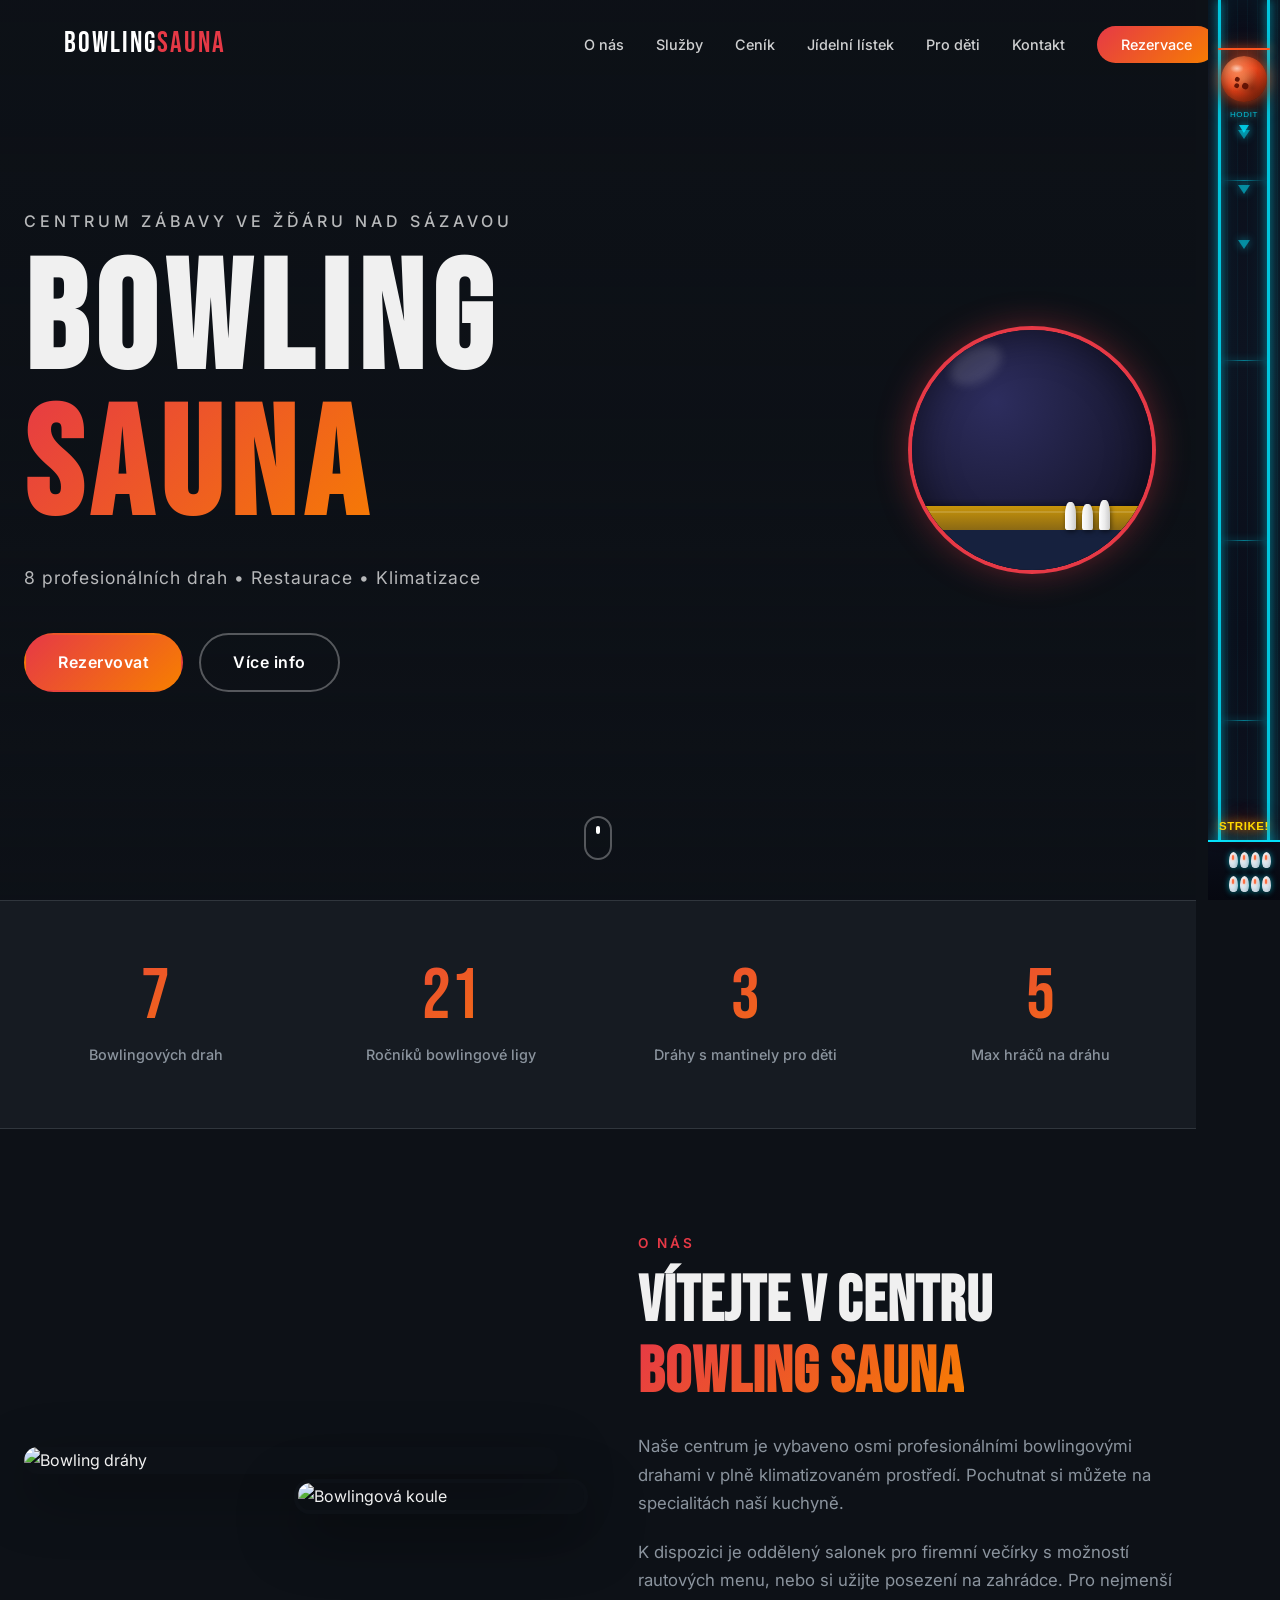
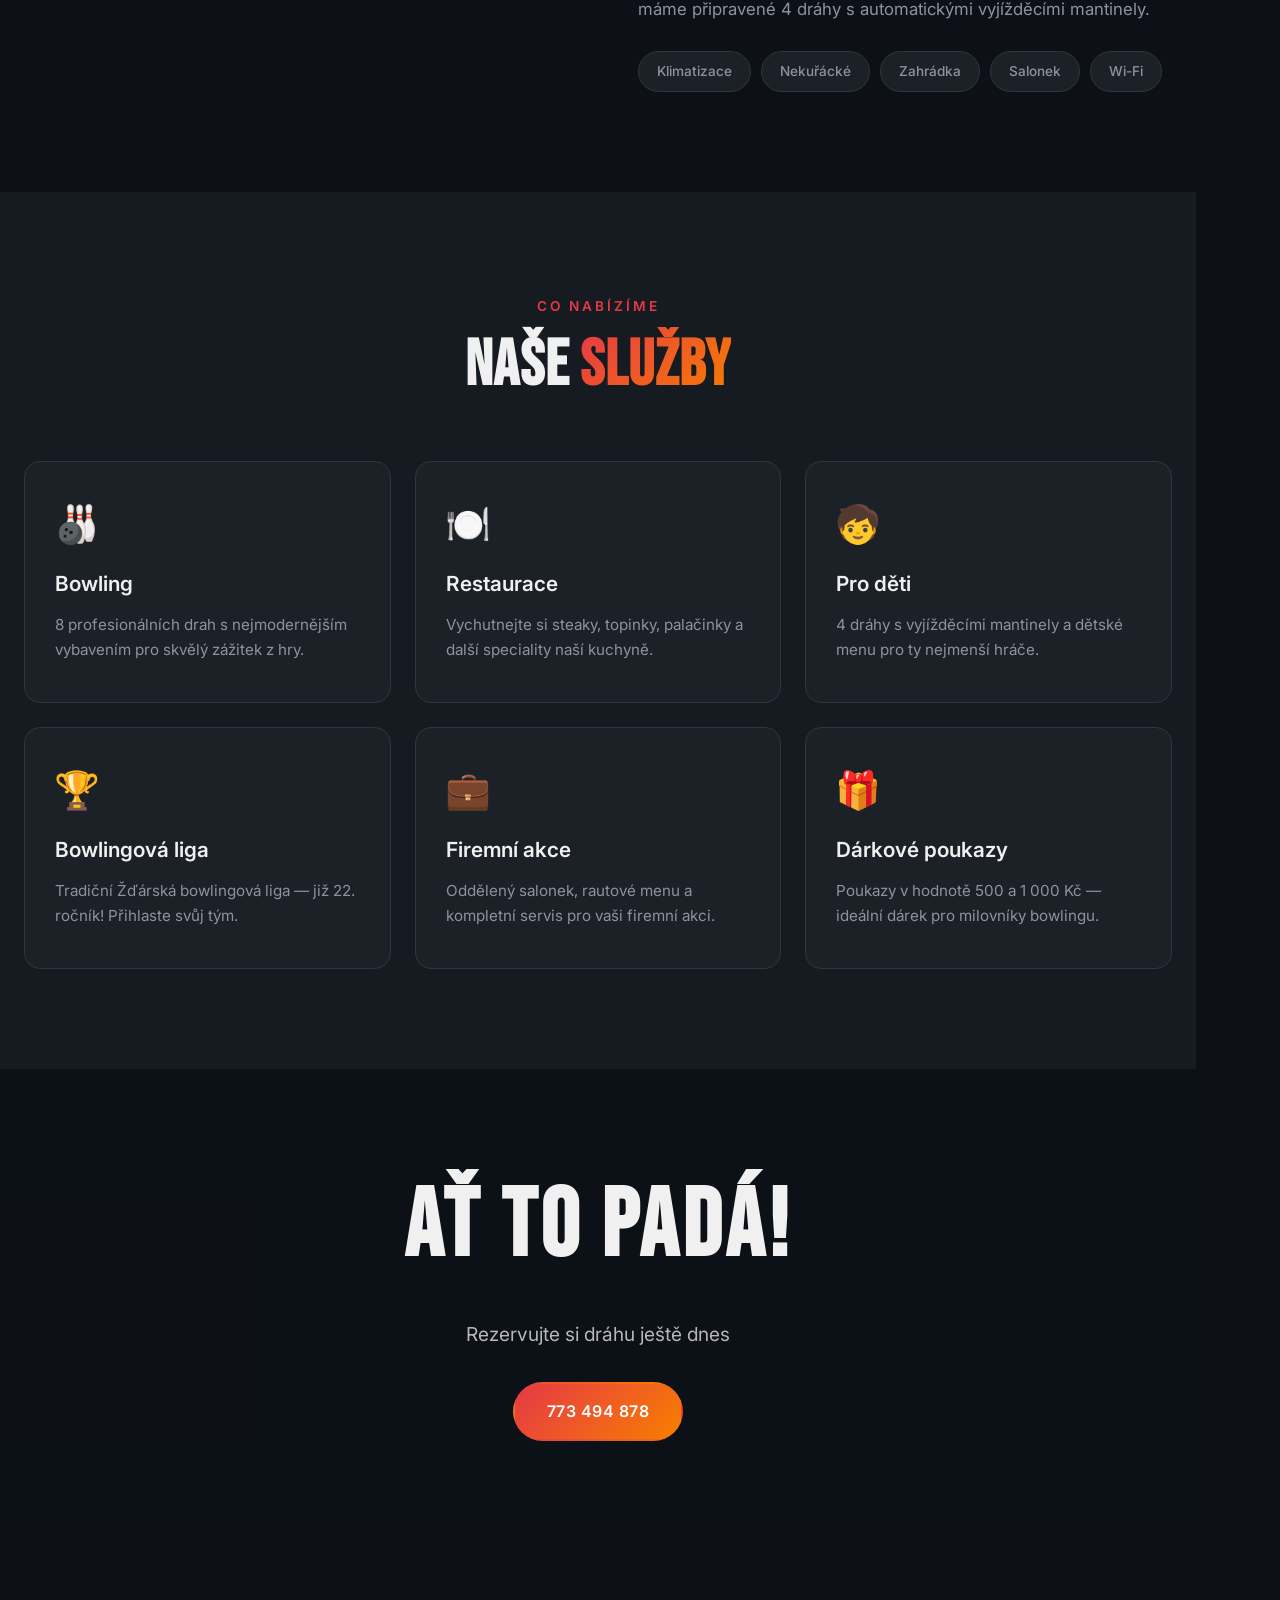
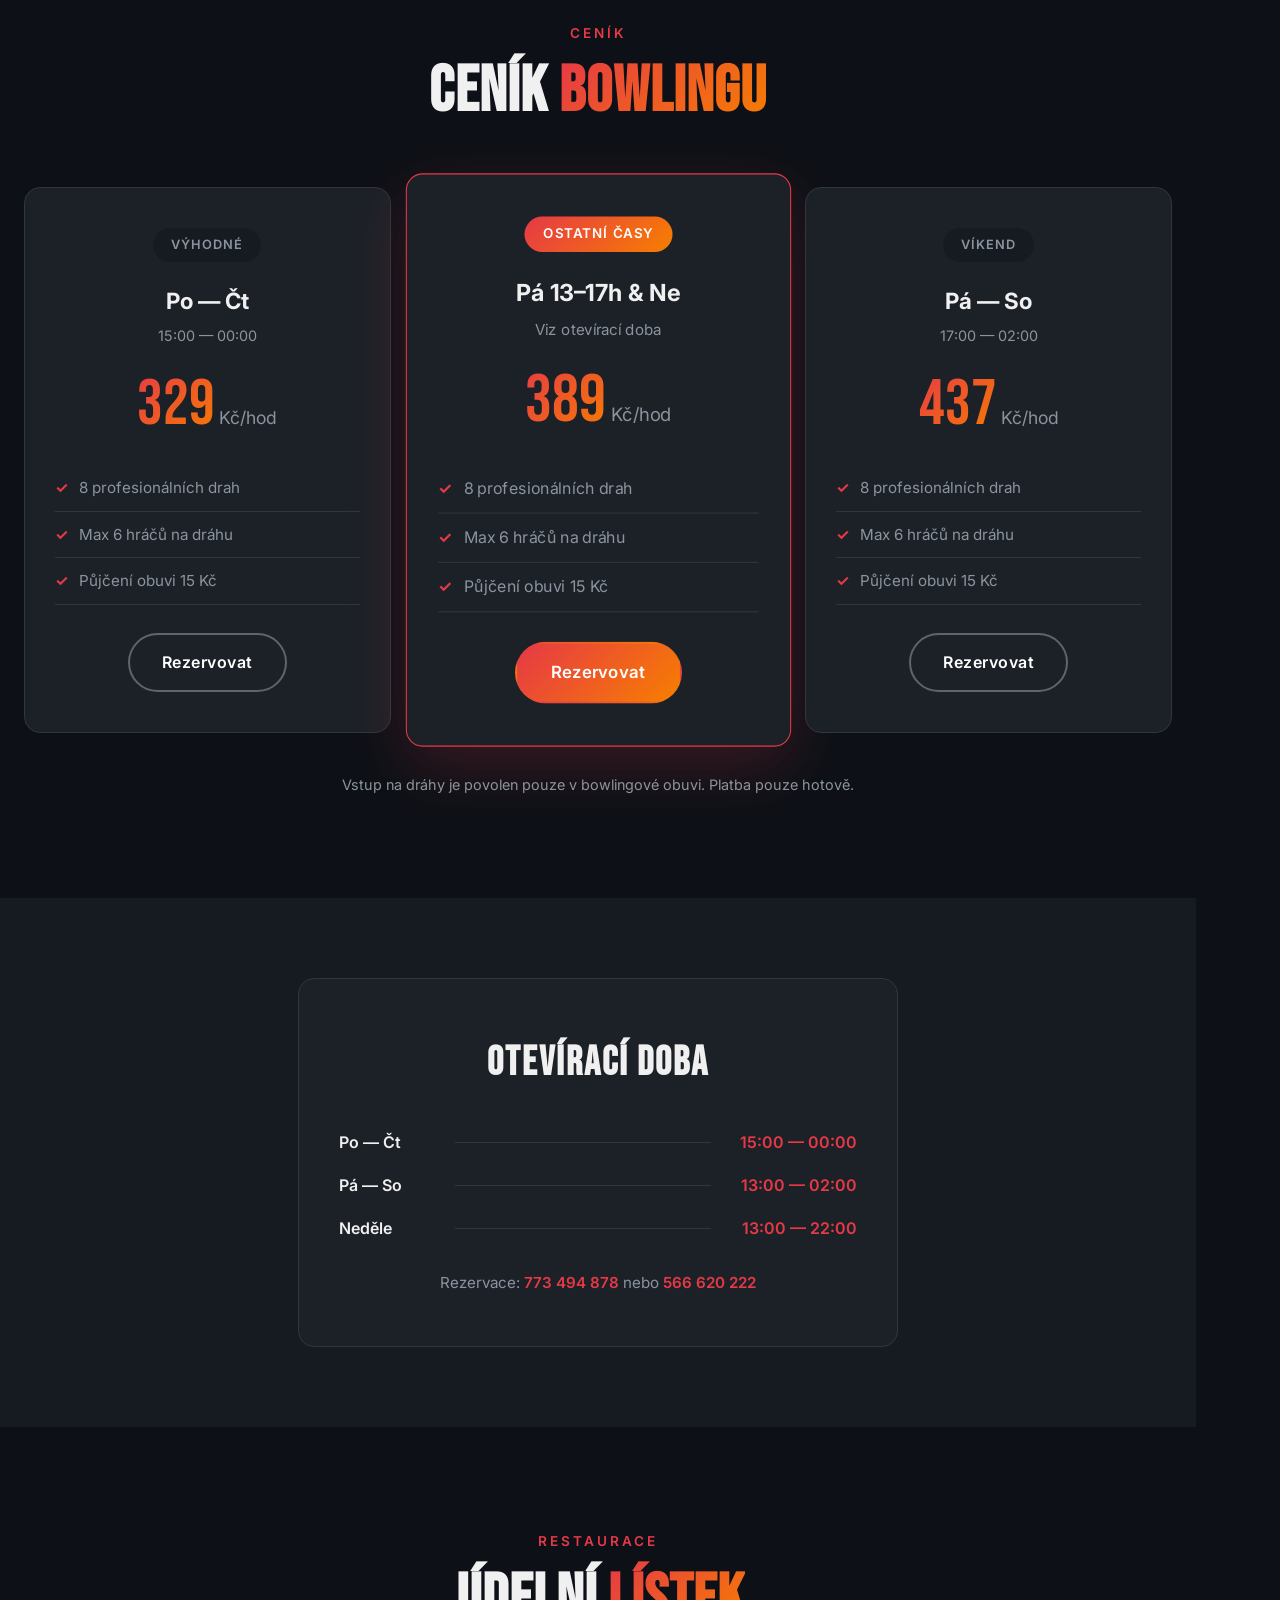
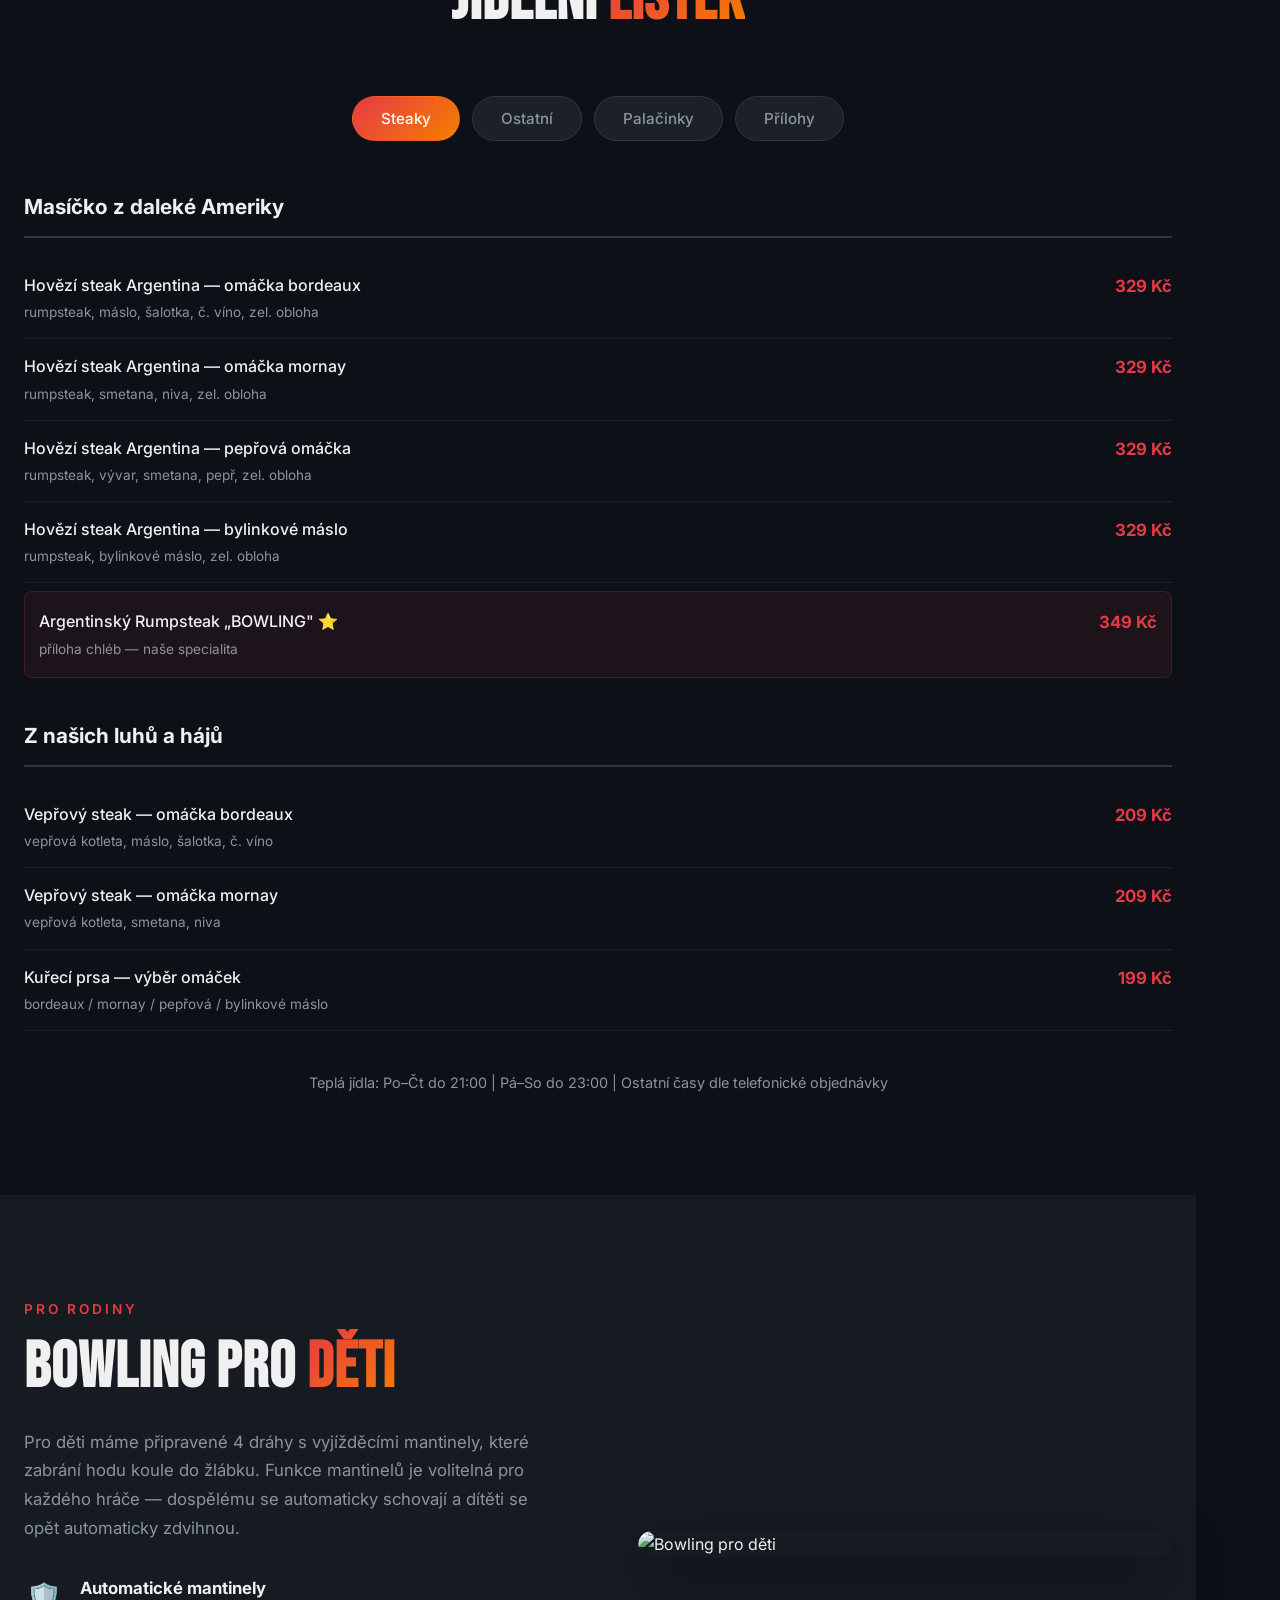
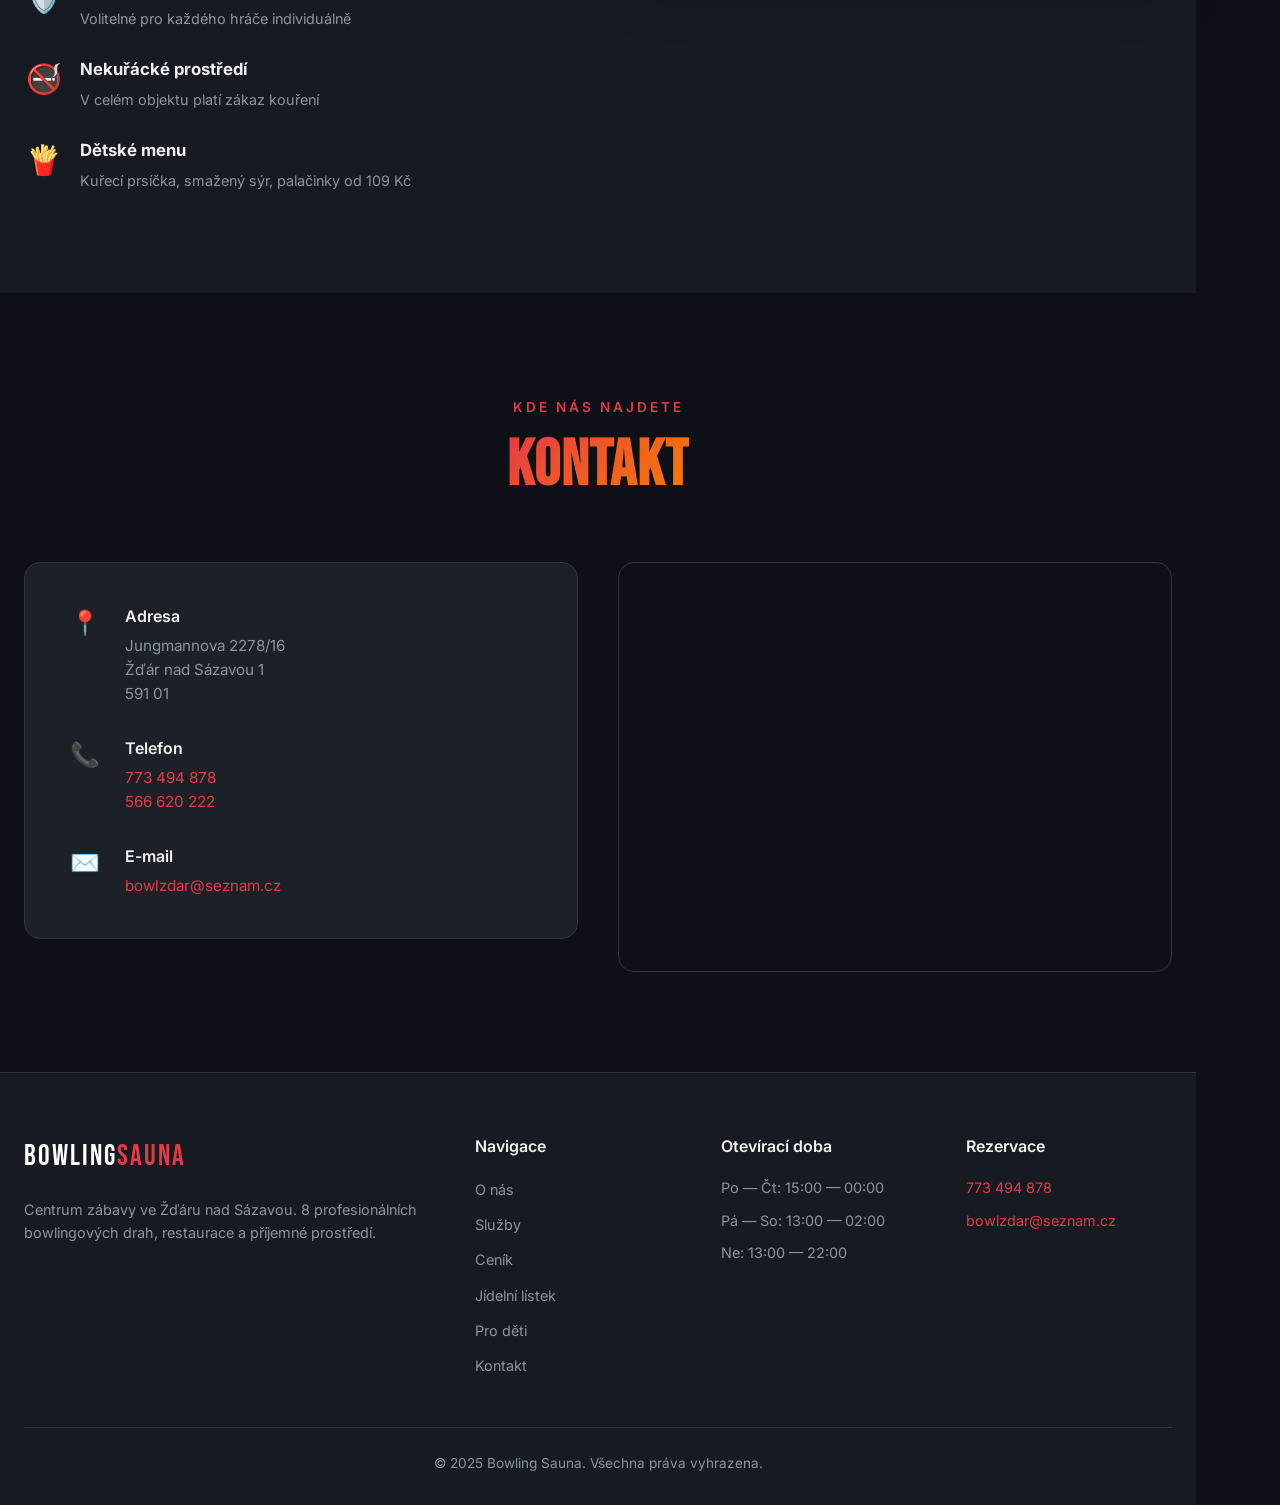
==== commit 38a6df4e: "scrollbarvylepšeny" ====
--- a/index.html
+++ b/index.html
@@ -604,6 +604,10 @@
             </svg>
         </div>
 
+        <div id="strike-flash"></div>
+        <div id="strike-label">STRIKE!</div>
+        <div id="drag-hint"><span>HODIT</span><div class="hint-arrow"></div></div>
+
         <div class="pin-deck">
             <div class="pin"></div><div class="pin"></div><div class="pin"></div>
             <div class="pin"></div><div class="pin"></div><div class="pin"></div>
--- a/style.css
+++ b/style.css
@@ -79,7 +79,11 @@
     pointer-events: none;
 }
 
-#lane-scrollbar .lane-track {
+#bowling-ball {
+    pointer-events: auto;
+}
+
+.lane-track {
     position: absolute;
     inset: 0;
     background:
@@ -94,8 +98,8 @@
     box-shadow: inset 0 0 30px rgba(0, 229, 255, 0.05), 2px 0 12px rgba(0, 0, 0, 0.6);
 }
 
-#lane-scrollbar .lane-track::before,
-#lane-scrollbar .lane-track::after {
+.lane-track::before,
+.lane-track::after {
     content: '';
     position: absolute;
     top: 0;
@@ -106,15 +110,15 @@
     opacity: 0.85;
 }
 
-#lane-scrollbar .lane-track::before {
+.lane-track::before {
     left: 10px;
 }
 
-#lane-scrollbar .lane-track::after {
+.lane-track::after {
     right: 10px;
 }
 
-#lane-scrollbar .lane-glow-strip {
+.lane-glow-strip {
     position: absolute;
     left: 13px;
     right: 13px;
@@ -124,7 +128,7 @@
     opacity: 0.5;
 }
 
-#lane-scrollbar .foul-line {
+.foul-line {
     position: absolute;
     top: 48px;
     left: 10px;
@@ -135,7 +139,7 @@
     box-shadow: 0 0 8px var(--neon-orange), 0 0 20px rgba(255, 87, 34, 0.5);
 }
 
-#lane-scrollbar .arrow-marker {
+.arrow-marker {
     position: absolute;
     left: 50%;
     transform: translateX(-50%);
@@ -147,7 +151,7 @@
     filter: drop-shadow(0 0 4px var(--neon-cyan));
 }
 
-#lane-scrollbar .pin-deck {
+.pin-deck {
     position: absolute;
     bottom: 0;
     left: 0;
@@ -163,7 +167,7 @@
     padding: 6px 4px 4px;
 }
 
-#lane-scrollbar .pin {
+.pin {
     width: 9px;
     height: 16px;
     background: radial-gradient(ellipse at 35% 25%, #ffffff 0%, #dde8f0 40%, #aabfcc 100%);
@@ -173,7 +177,7 @@
     position: relative;
 }
 
-#lane-scrollbar .pin::after {
+.pin::after {
     content: '';
     position: absolute;
     top: 3px;
@@ -203,9 +207,22 @@
         0 6px 16px rgba(0, 0, 0, 0.7),
         inset 0 -3px 8px rgba(0, 0, 0, 0.4),
         inset 3px 3px 10px rgba(255, 180, 120, 0.2);
-    transition: top 0.04s linear;
+    cursor: grab;
     will-change: top;
     z-index: 10;
+    user-select: none;
+    -webkit-user-select: none;
+}
+
+#bowling-ball.dragging {
+    cursor: grabbing;
+    transition: none !important;
+    box-shadow:
+        0 0 26px rgba(255, 87, 34, 1),
+        0 0 55px rgba(255, 87, 34, 0.6),
+        0 6px 16px rgba(0, 0, 0, 0.7),
+        inset 0 -3px 8px rgba(0, 0, 0, 0.4),
+        inset 3px 3px 10px rgba(255, 180, 120, 0.2);
 }
 
 #bowling-ball .shine {
@@ -227,6 +244,75 @@
     border-radius: 50%;
     overflow: hidden;
     pointer-events: none;
+}
+
+#strike-flash {
+    position: absolute;
+    bottom: 0;
+    left: 0;
+    right: 0;
+    height: 60px;
+    background: radial-gradient(ellipse at center, rgba(255, 220, 50, 0.95), rgba(255, 87, 34, 0.7), transparent 70%);
+    opacity: 0;
+    pointer-events: none;
+    z-index: 20;
+    transition: opacity 0.08s;
+}
+
+#strike-label {
+    position: absolute;
+    bottom: 66px;
+    left: 50%;
+    transform: translateX(-50%) scale(0);
+    font-family: 'Arial Black', Arial, sans-serif;
+    font-size: 10px;
+    font-weight: 900;
+    letter-spacing: 0.05em;
+    color: #ffd700;
+    text-shadow: 0 0 8px #ff8c00, 0 0 20px #ff4500;
+    white-space: nowrap;
+    pointer-events: none;
+    z-index: 21;
+    opacity: 0;
+}
+
+#drag-hint {
+    position: absolute;
+    left: 50%;
+    transform: translateX(-50%);
+    display: flex;
+    flex-direction: column;
+    align-items: center;
+    gap: 3px;
+    pointer-events: none;
+    z-index: 15;
+    opacity: 0;
+    transition: opacity 0.4s;
+}
+
+#drag-hint span {
+    font-size: 8px;
+    color: rgba(0, 229, 255, 0.8);
+    text-align: center;
+    white-space: nowrap;
+    font-family: sans-serif;
+    letter-spacing: 0.08em;
+    text-shadow: 0 0 6px var(--neon-cyan);
+}
+
+#drag-hint .hint-arrow {
+    width: 0;
+    height: 0;
+    border-left: 5px solid transparent;
+    border-right: 5px solid transparent;
+    border-top: 8px solid rgba(0, 229, 255, 0.8);
+    filter: drop-shadow(0 0 4px var(--neon-cyan));
+    animation: ab 0.55s ease-in-out infinite alternate;
+}
+
+@keyframes ab {
+    from { transform: translateY(0); }
+    to { transform: translateY(5px); }
 }
 
 .section {
